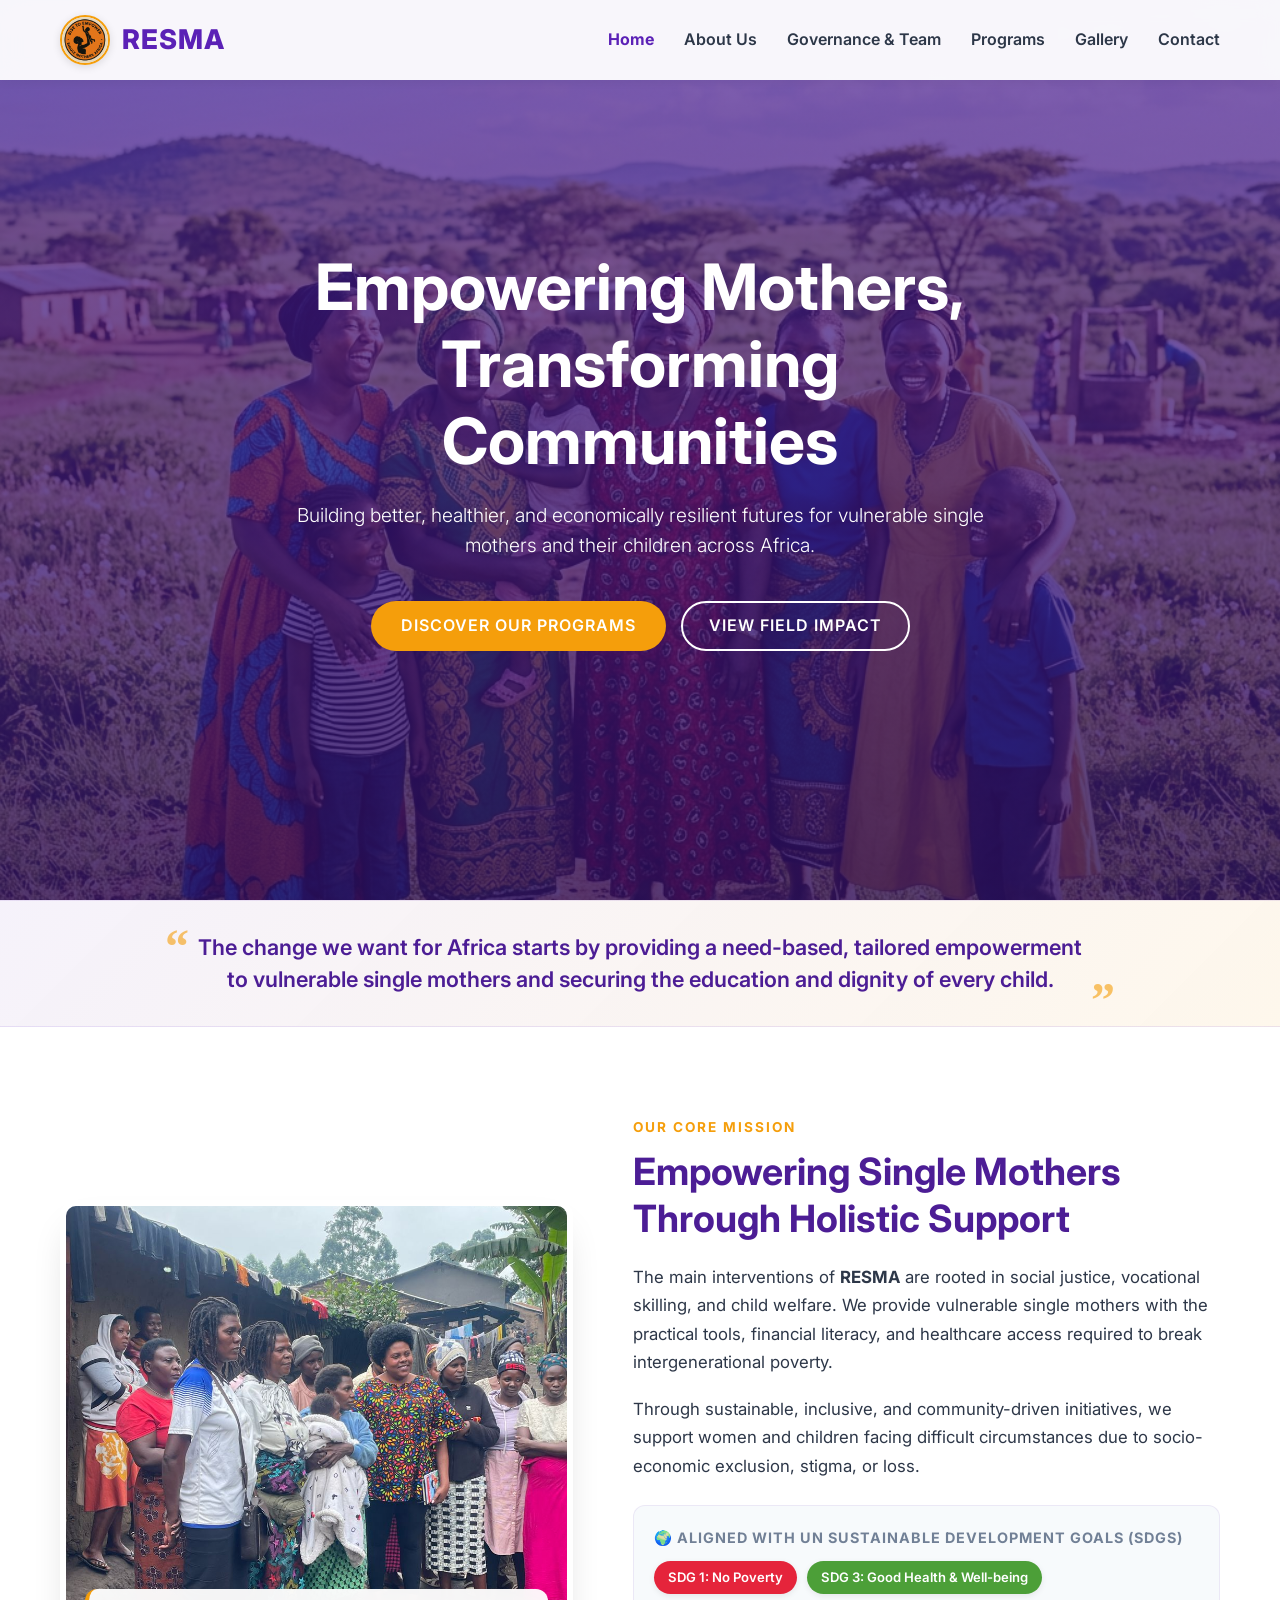
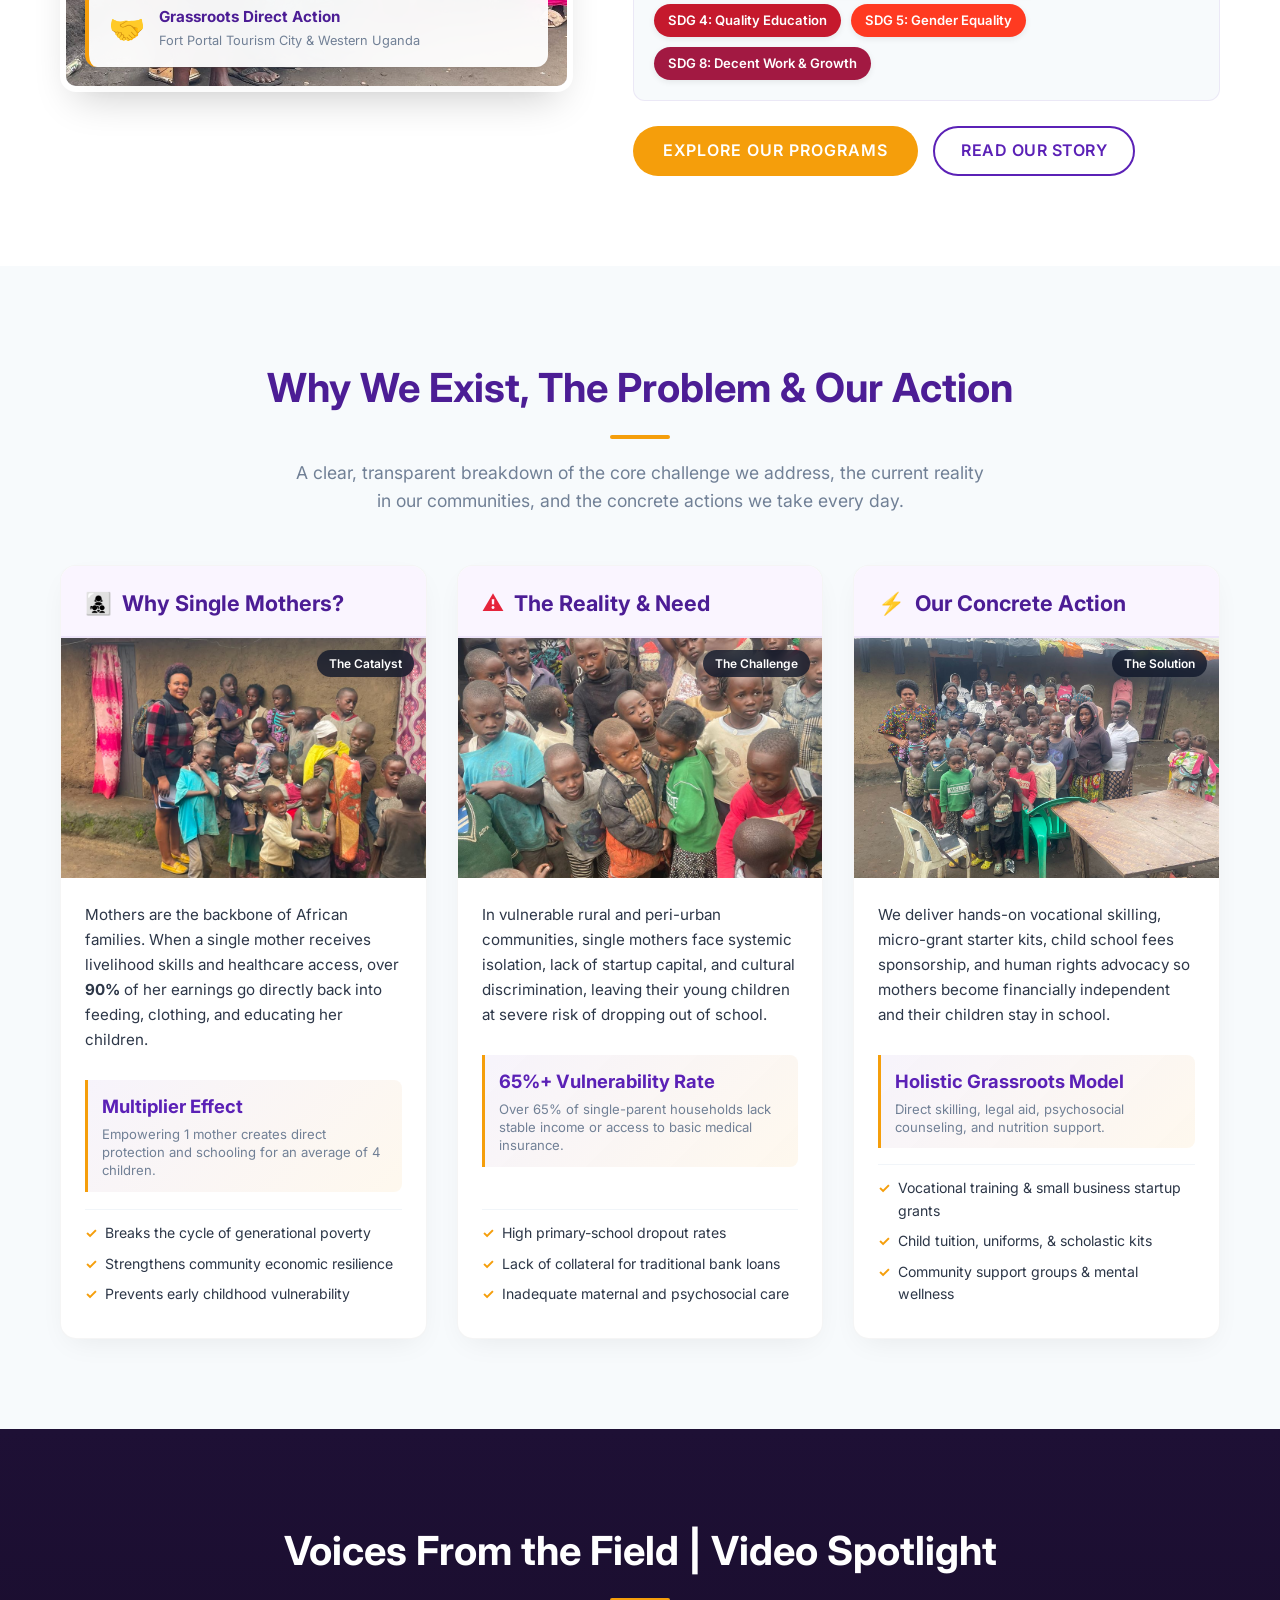
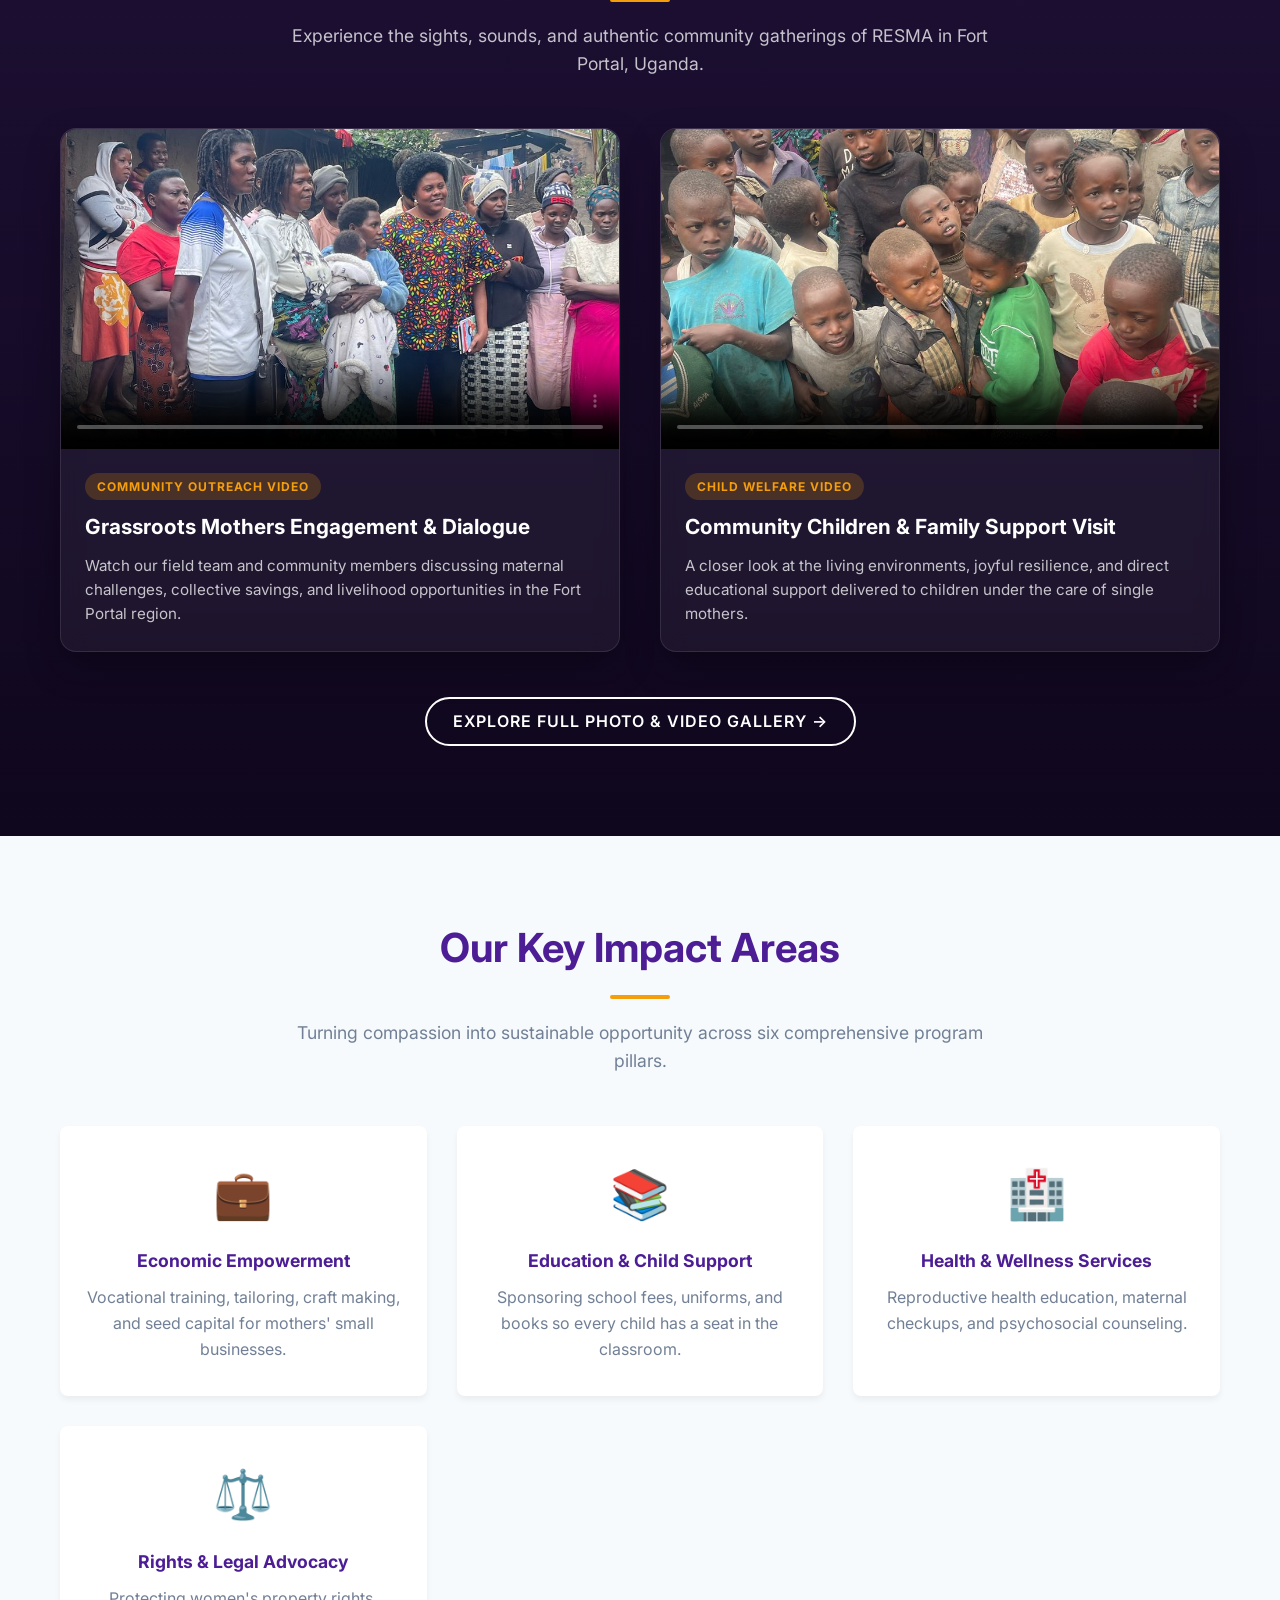
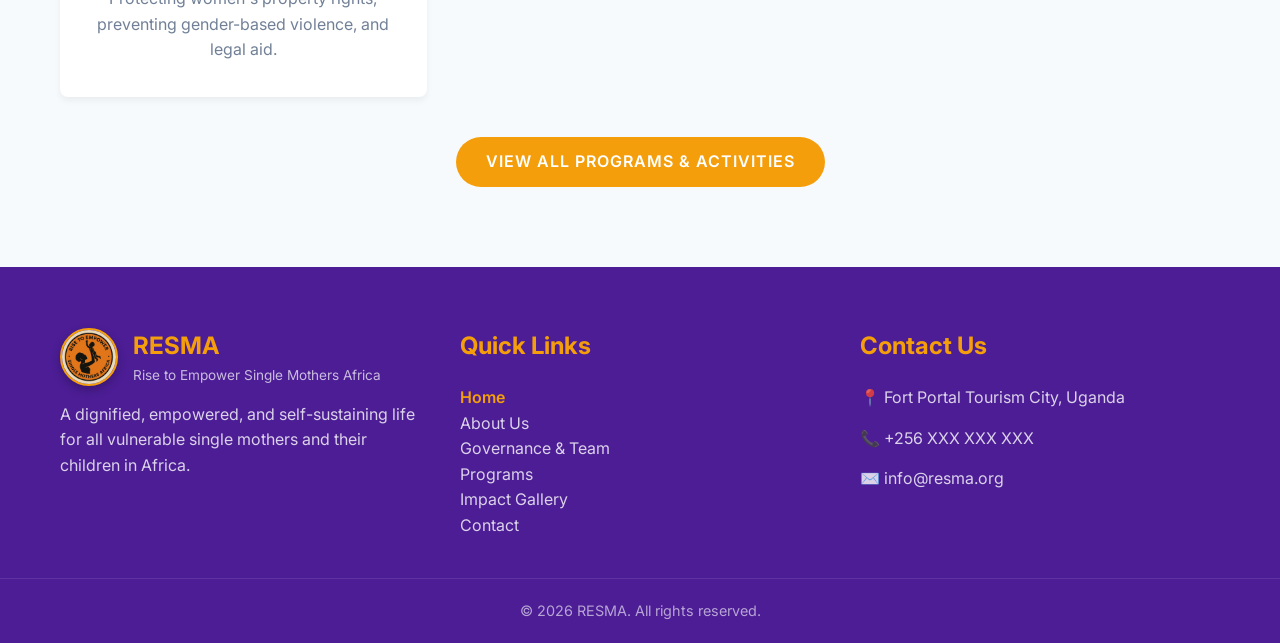
==== index.html @ bee73a2e "Initial commit for RESMA website" ====
<!DOCTYPE html>
<html lang="en">
<head>
    <meta charset="UTF-8">
    <meta name="viewport" content="width=device-width, initial-scale=1.0">
    <meta name="description" content="Rise to Empower Single Mothers Africa (RESMA) is a Ugandan organization dedicated to empowering vulnerable single mothers and supporting their children in Fort Portal, Uganda.">
    <title>RESMA | Rise to Empower Single Mothers Africa</title>
    <link rel="icon" type="image/jpeg" href="assets/images/resma_logo.jpeg">
    <link href="https://fonts.googleapis.com/css2?family=Inter:wght@300;400;500;600;700;800&display=swap" rel="stylesheet">
    <link rel="stylesheet" href="assets/css/style.css">
</head>
<body>
    <!-- Header/Navigation -->
    <header class="header">
        <div class="container nav-wrapper">
            <a href="index.html" class="logo-wrapper">
                <img src="assets/images/resma_logo.jpeg" alt="RESMA Logo" class="logo-img">
                <span class="logo">RESMA</span>
            </a>
            <nav class="nav">
                <ul class="nav-links">
                    <li><a href="index.html" style="color: var(--primary); font-weight: 700;">Home</a></li>
                    <li><a href="about.html">About Us</a></li>
                    <li><a href="governance.html">Governance & Team</a></li>
                    <li><a href="activities.html">Programs</a></li>
                    <li><a href="gallery.html">Gallery</a></li>
                    <li><a href="contact.html">Contact</a></li>
                </ul>
            </nav>
            <div class="hamburger" aria-label="Toggle navigation">
                <span class="bar"></span>
                <span class="bar"></span>
                <span class="bar"></span>
            </div>
        </div>
    </header>

    <!-- Hero Section -->
    <section class="hero" id="home">
        <div class="hero-overlay"></div>
        <div class="container hero-content">
            <h1>Empowering Mothers, <br>Transforming Communities</h1>
            <p>Building better, healthier, and economically resilient futures for vulnerable single mothers and their children across Africa.</p>
            <div style="display: flex; gap: 15px; justify-content: center; flex-wrap: wrap;">
                <a href="activities.html" class="btn btn-primary">Discover Our Programs</a>
                <a href="gallery.html" class="btn btn-outline-white">View Field Impact</a>
            </div>
        </div>
    </section>

    <!-- Top Mission Callout Banner (Inspired by Reference Screenshot 1) -->
    <section class="mission-callout-banner">
        <div class="container">
            <p class="mission-callout-text">
                The change we want for Africa starts by providing a need-based, tailored empowerment to vulnerable single mothers and securing the education and dignity of every child.
            </p>
        </div>
    </section>

    <!-- Split Mission & SDG Alignment Section (Inspired by Reference Screenshot 1) -->
    <section class="split-mission-section section">
        <div class="container">
            <div class="split-grid">
                <!-- Left: Visual Image Card -->
                <div class="split-image-container fade-in">
                    <div class="split-image-card">
                        <img src="assets/images/focus_africa_img_4.jpeg" alt="Founder Ruth Katusabe with mothers in Fort Portal">
                    </div>
                    <div class="floating-impact-badge">
                        <div class="badge-icon">🤝</div>
                        <div class="badge-text">
                            <h4>Grassroots Direct Action</h4>
                            <p>Fort Portal Tourism City & Western Uganda</p>
                        </div>
                    </div>
                </div>

                <!-- Right: Content & SDG Alignment -->
                <div class="split-content fade-in">
                    <span class="tagline">Our Core Mission</span>
                    <h2>Empowering Single Mothers Through Holistic Support</h2>
                    <p>
                        The main interventions of <strong>RESMA</strong> are rooted in social justice, vocational skilling, and child welfare. We provide vulnerable single mothers with the practical tools, financial literacy, and healthcare access required to break intergenerational poverty.
                    </p>
                    <p>
                        Through sustainable, inclusive, and community-driven initiatives, we support women and children facing difficult circumstances due to socio-economic exclusion, stigma, or loss.
                    </p>

                    <!-- SDG Alignment Badges -->
                    <div class="sdg-alignment-box">
                        <h4>🌍 Aligned with UN Sustainable Development Goals (SDGs)</h4>
                        <div class="sdg-badge-group">
                            <span class="sdg-badge sdg-1">SDG 1: No Poverty</span>
                            <span class="sdg-badge sdg-3">SDG 3: Good Health & Well-being</span>
                            <span class="sdg-badge sdg-4">SDG 4: Quality Education</span>
                            <span class="sdg-badge sdg-5">SDG 5: Gender Equality</span>
                            <span class="sdg-badge sdg-8">SDG 8: Decent Work & Growth</span>
                        </div>
                    </div>

                    <div style="display: flex; gap: 15px; flex-wrap: wrap; margin-top: 25px;">
                        <a href="activities.html" class="btn btn-primary">Explore Our Programs</a>
                        <a href="about.html" class="btn btn-outline">Read Our Story</a>
                    </div>
                </div>
            </div>
        </div>
    </section>

    <!-- 3-Pillar Impact Matrix (Inspired by Reference Screenshot 2) -->
    <section class="impact-matrix-section section">
        <div class="container">
            <div class="section-header fade-in">
                <h2>Why We Exist, The Problem & Our Action</h2>
                <div class="divider"></div>
                <p class="subtitle">A clear, transparent breakdown of the core challenge we address, the current reality in our communities, and the concrete actions we take every day.</p>
            </div>

            <div class="impact-matrix-grid">
                <!-- Pillar 1: Why Single Mothers? -->
                <div class="impact-matrix-card fade-in">
                    <div class="impact-card-header">
                        <h3><span style="color: var(--secondary);">👩‍👧‍👦</span> Why Single Mothers?</h3>
                    </div>
                    <div class="impact-card-image-wrap">
                        <img src="assets/images/focus_africa_img_6.jpeg" alt="Field outreach with children and staff">
                        <span class="impact-card-badge">The Catalyst</span>
                    </div>
                    <div class="impact-card-body">
                        <p>
                            Mothers are the backbone of African families. When a single mother receives livelihood skills and healthcare access, over <strong>90%</strong> of her earnings go directly back into feeding, clothing, and educating her children.
                        </p>
                        <div class="impact-stat-callout">
                            <span class="stat-num">Multiplier Effect</span>
                            <p class="stat-desc">Empowering 1 mother creates direct protection and schooling for an average of 4 children.</p>
                        </div>
                        <ul class="impact-card-points">
                            <li>Breaks the cycle of generational poverty</li>
                            <li>Strengthens community economic resilience</li>
                            <li>Prevents early childhood vulnerability</li>
                        </ul>
                    </div>
                </div>

                <!-- Pillar 2: The Problem -->
                <div class="impact-matrix-card fade-in">
                    <div class="impact-card-header">
                        <h3><span style="color: #E5243B;">⚠️</span> The Reality & Need</h3>
                    </div>
                    <div class="impact-card-image-wrap">
                        <img src="assets/images/focus_afica_img_1.jpeg" alt="Community children gathered in Fort Portal">
                        <span class="impact-card-badge">The Challenge</span>
                    </div>
                    <div class="impact-card-body">
                        <p>
                            In vulnerable rural and peri-urban communities, single mothers face systemic isolation, lack of startup capital, and cultural discrimination, leaving their young children at severe risk of dropping out of school.
                        </p>
                        <div class="impact-stat-callout">
                            <span class="stat-num">65%+ Vulnerability Rate</span>
                            <p class="stat-desc">Over 65% of single-parent households lack stable income or access to basic medical insurance.</p>
                        </div>
                        <ul class="impact-card-points">
                            <li>High primary-school dropout rates</li>
                            <li>Lack of collateral for traditional bank loans</li>
                            <li>Inadequate maternal and psychosocial care</li>
                        </ul>
                    </div>
                </div>

                <!-- Pillar 3: Our Action -->
                <div class="impact-matrix-card fade-in">
                    <div class="impact-card-header">
                        <h3><span style="color: #4C9F38;">⚡</span> Our Concrete Action</h3>
                    </div>
                    <div class="impact-card-image-wrap">
                        <img src="assets/images/focus_africa_img_2.jpeg" alt="Community mothers and children assembly">
                        <span class="impact-card-badge">The Solution</span>
                    </div>
                    <div class="impact-card-body">
                        <p>
                            We deliver hands-on vocational skilling, micro-grant starter kits, child school fees sponsorship, and human rights advocacy so mothers become financially independent and their children stay in school.
                        </p>
                        <div class="impact-stat-callout">
                            <span class="stat-num">Holistic Grassroots Model</span>
                            <p class="stat-desc">Direct skilling, legal aid, psychosocial counseling, and nutrition support.</p>
                        </div>
                        <ul class="impact-card-points">
                            <li>Vocational training & small business startup grants</li>
                            <li>Child tuition, uniforms, & scholastic kits</li>
                            <li>Community support groups & mental wellness</li>
                        </ul>
                    </div>
                </div>
            </div>
        </div>
    </section>

    <!-- Cinematic Video Spotlight Section -->
    <section class="video-spotlight-section section">
        <div class="container">
            <div class="section-header fade-in">
                <h2>Voices From the Field | Video Spotlight</h2>
                <div class="divider"></div>
                <p class="subtitle">Experience the sights, sounds, and authentic community gatherings of RESMA in Fort Portal, Uganda.</p>
            </div>

            <div class="video-spotlight-grid">
                <!-- Video Card 1 -->
                <div class="video-spotlight-card fade-in">
                    <div class="video-player-container">
                        <video controls preload="metadata" playsinline poster="assets/images/focus_africa_img_4.jpeg">
                            <source src="assets/videos/focus_africa_video_one.mp4" type="video/mp4">
                            Your browser does not support the video tag.
                        </video>
                    </div>
                    <div class="video-card-info">
                        <span class="video-card-tag">Community Outreach Video</span>
                        <h3>Grassroots Mothers Engagement & Dialogue</h3>
                        <p>Watch our field team and community members discussing maternal challenges, collective savings, and livelihood opportunities in the Fort Portal region.</p>
                    </div>
                </div>

                <!-- Video Card 2 -->
                <div class="video-spotlight-card fade-in">
                    <div class="video-player-container">
                        <video controls preload="metadata" playsinline poster="assets/images/focus_afica_img_1.jpeg">
                            <source src="assets/videos/focus_africa_video_two.mp4" type="video/mp4">
                            Your browser does not support the video tag.
                        </video>
                    </div>
                    <div class="video-card-info">
                        <span class="video-card-tag">Child Welfare Video</span>
                        <h3>Community Children & Family Support Visit</h3>
                        <p>A closer look at the living environments, joyful resilience, and direct educational support delivered to children under the care of single mothers.</p>
                    </div>
                </div>
            </div>

            <div class="text-center" style="margin-top: 45px;">
                <a href="gallery.html" class="btn btn-outline-white">Explore Full Photo & Video Gallery &rarr;</a>
            </div>
        </div>
    </section>

    <!-- Featured Programs Section -->
    <section class="activities section bg-light">
        <div class="container">
            <div class="section-header fade-in">
                <h2>Our Key Impact Areas</h2>
                <div class="divider"></div>
                <p class="subtitle">Turning compassion into sustainable opportunity across six comprehensive program pillars.</p>
            </div>
            
            <div class="activities-grid" style="grid-template-columns: repeat(auto-fit, minmax(280px, 1fr));">
                <div class="activity-card fade-in">
                    <div class="icon">💼</div>
                    <h3>Economic Empowerment</h3>
                    <p style="color: var(--text-muted); margin-top: 10px;">Vocational training, tailoring, craft making, and seed capital for mothers' small businesses.</p>
                </div>
                <div class="activity-card fade-in">
                    <div class="icon">📚</div>
                    <h3>Education & Child Support</h3>
                    <p style="color: var(--text-muted); margin-top: 10px;">Sponsoring school fees, uniforms, and books so every child has a seat in the classroom.</p>
                </div>
                <div class="activity-card fade-in">
                    <div class="icon">🏥</div>
                    <h3>Health & Wellness Services</h3>
                    <p style="color: var(--text-muted); margin-top: 10px;">Reproductive health education, maternal checkups, and psychosocial counseling.</p>
                </div>
                <div class="activity-card fade-in">
                    <div class="icon">⚖️</div>
                    <h3>Rights & Legal Advocacy</h3>
                    <p style="color: var(--text-muted); margin-top: 10px;">Protecting women's property rights, preventing gender-based violence, and legal aid.</p>
                </div>
            </div>

            <div class="text-center" style="margin-top: 30px;">
                <a href="activities.html" class="btn btn-primary">View All Programs & Activities</a>
            </div>
        </div>
    </section>

    <!-- Footer -->
    <footer class="footer">
        <div class="container footer-grid">
            <div class="footer-about">
                <div class="footer-logo-wrap">
                    <img src="assets/images/resma_logo.jpeg" alt="RESMA Logo" class="footer-logo-img">
                    <div>
                        <h3 style="margin: 0; color: var(--secondary);">RESMA</h3>
                        <p style="margin: 0; font-size: 0.85rem; color: rgba(255,255,255,0.7);">Rise to Empower Single Mothers Africa</p>
                    </div>
                </div>
                <p style="margin-top: 10px;">A dignified, empowered, and self-sustaining life for all vulnerable single mothers and their children in Africa.</p>
            </div>
            <div class="footer-links">
                <h3>Quick Links</h3>
                <ul>
                    <li><a href="index.html" style="color: var(--secondary); font-weight: 600;">Home</a></li>
                    <li><a href="about.html" style="color: rgba(255,255,255,0.8);">About Us</a></li>
                    <li><a href="governance.html" style="color: rgba(255,255,255,0.8);">Governance & Team</a></li>
                    <li><a href="activities.html" style="color: rgba(255,255,255,0.8);">Programs</a></li>
                    <li><a href="gallery.html" style="color: rgba(255,255,255,0.8);">Impact Gallery</a></li>
                    <li><a href="contact.html" style="color: rgba(255,255,255,0.8);">Contact</a></li>
                </ul>
            </div>
            <div class="footer-contact">
                <h3>Contact Us</h3>
                <ul>
                    <li>📍 Fort Portal Tourism City, Uganda</li>
                    <li>📞 +256 XXX XXX XXX</li>
                    <li>✉️ info@resma.org</li>
                </ul>
            </div>
        </div>
        <div class="footer-bottom">
            <p>&copy; <span id="year"></span> RESMA. All rights reserved.</p>
        </div>
    </footer>

    <script src="assets/js/main.js"></script>
</body>
</html>
---- assets/css/style.css ----
:root {
    /* Colors */
    --primary: #5B21B6; /* Deep Purple - Dignified and Empowering */
    --primary-light: #8B5CF6;
    --primary-dark: #4C1D95;
    --secondary: #F59E0B; /* Warm Amber - Hope and Warmth */
    --text-main: #2D3748;
    --text-muted: #718096;
    --bg-light: #F7FAFC;
    --white: #FFFFFF;
    
    /* Typography */
    --font-main: 'Inter', sans-serif;
    
    /* Spacing & Utilities */
    --transition: all 0.3s ease;
    --radius: 8px;
    --shadow: 0 10px 15px -3px rgba(0, 0, 0, 0.1), 0 4px 6px -2px rgba(0, 0, 0, 0.05);
}

* {
    margin: 0;
    padding: 0;
    box-sizing: border-box;
}

html {
    scroll-behavior: smooth;
}

body {
    font-family: var(--font-main);
    color: var(--text-main);
    line-height: 1.6;
    background-color: var(--white);
    overflow-x: hidden;
}

img {
    max-width: 100%;
    height: auto;
    display: block;
}

a {
    text-decoration: none;
    color: inherit;
}

ul {
    list-style: none;
}

/* Utilities */
.container {
    max-width: 1200px;
    margin: 0 auto;
    padding: 0 20px;
}

.section {
    padding: 80px 0;
}

.bg-light {
    background-color: var(--bg-light);
}

.section-header {
    text-align: center;
    margin-bottom: 50px;
}

.section-header h2 {
    font-size: 2.5rem;
    color: var(--primary-dark);
    margin-bottom: 15px;
}

.divider {
    height: 4px;
    width: 60px;
    background-color: var(--secondary);
    margin: 0 auto 20px;
    border-radius: 2px;
}

.divider.align-left {
    margin: 0 0 20px 0;
}

.subtitle {
    color: var(--text-muted);
    font-size: 1.1rem;
    max-width: 700px;
    margin: 0 auto;
}

.text-center {
    text-align: center;
}

/* Buttons */
.btn {
    display: inline-block;
    padding: 12px 30px;
    border-radius: 30px;
    font-weight: 600;
    text-transform: uppercase;
    letter-spacing: 1px;
    transition: var(--transition);
    cursor: pointer;
    border: none;
}

.btn-primary {
    background-color: var(--secondary);
    color: var(--white);
}

.btn-primary:hover {
    background-color: #B86B0E;
    transform: translateY(-3px);
    box-shadow: var(--shadow);
}

/* Header & Nav */
.header {
    position: fixed;
    top: 0;
    left: 0;
    width: 100%;
    background-color: rgba(255, 255, 255, 0.95);
    backdrop-filter: blur(10px);
    z-index: 1000;
    box-shadow: 0 2px 10px rgba(0,0,0,0.05);
    transition: var(--transition);
}

.nav-wrapper {
    display: flex;
    justify-content: space-between;
    align-items: center;
    height: 80px;
}

.logo-wrapper {
    display: flex;
    align-items: center;
    gap: 12px;
    text-decoration: none;
}

.logo-img {
    height: 50px;
    width: 50px;
    border-radius: 50%;
    object-fit: cover;
    box-shadow: 0 2px 8px rgba(0,0,0,0.12);
    border: 2px solid var(--secondary);
    transition: transform 0.3s ease;
}

.logo-wrapper:hover .logo-img {
    transform: scale(1.06) rotate(3deg);
}

.logo {
    font-size: 1.7rem;
    font-weight: 800;
    color: var(--primary);
    letter-spacing: 1px;
}

.footer-logo-wrap {
    display: flex;
    align-items: center;
    gap: 15px;
    margin-bottom: 15px;
}

.footer-logo-img {
    height: 58px;
    width: 58px;
    border-radius: 50%;
    object-fit: cover;
    border: 2px solid var(--secondary);
    box-shadow: 0 4px 10px rgba(0,0,0,0.25);
}

.footer-logo-wrap h3 {
    margin-bottom: 2px;
}

.nav-links {
    display: flex;
    gap: 30px;
}

.nav-links a {
    font-weight: 600;
    color: var(--text-main);
    transition: var(--transition);
    position: relative;
}

.nav-links a::after {
    content: '';
    position: absolute;
    bottom: -5px;
    left: 0;
    width: 0;
    height: 2px;
    background-color: var(--primary);
    transition: var(--transition);
}

.nav-links a:hover {
    color: var(--primary);
}

.nav-links a:hover::after {
    width: 100%;
}

.hamburger {
    display: none;
    cursor: pointer;
}

.bar {
    display: block;
    width: 25px;
    height: 3px;
    margin: 5px auto;
    transition: all 0.3s ease-in-out;
    background-color: var(--text-main);
}

/* Hero Section */
.hero {
    height: 100vh;
    background: url('../images/hero_bg.png') center/cover no-repeat;
    position: relative;
    display: flex;
    align-items: center;
    justify-content: center;
    text-align: center;
    color: var(--white);
}

.hero-overlay {
    position: absolute;
    top: 0;
    left: 0;
    width: 100%;
    height: 100%;
    background: linear-gradient(rgba(76, 29, 149, 0.7), rgba(46, 16, 101, 0.8));
}

.hero-content {
    position: relative;
    z-index: 1;
    max-width: 800px;
    animation: fadeIn 1.5s ease;
}

.hero h1 {
    font-size: 4rem;
    font-weight: 700;
    margin-bottom: 20px;
    line-height: 1.2;
}

.hero p {
    font-size: 1.2rem;
    margin-bottom: 40px;
    font-weight: 300;
}

/* Who We Are */
.about-content {
    text-align: center;
    max-width: 800px;
    margin: 0 auto;
}

.lead-text {
    font-size: 1.5rem;
    color: var(--primary);
    font-weight: 600;
    margin-bottom: 20px;
}

.about-content p {
    margin-bottom: 20px;
    font-size: 1.1rem;
}

/* Founder Section */
.founder-grid {
    display: grid;
    grid-template-columns: 1fr 1.5fr;
    gap: 50px;
    align-items: center;
}

.founder-image img {
    border-radius: var(--radius);
    box-shadow: var(--shadow);
    border: 8px solid var(--white);
}

.founder-message h2 {
    font-size: 2.2rem;
    color: var(--primary-dark);
    margin-bottom: 10px;
}

.quote {
    font-size: 1.2rem;
    font-style: italic;
    color: var(--secondary);
    border-left: 4px solid var(--secondary);
    padding-left: 20px;
    margin-bottom: 25px;
    background: rgba(212, 129, 21, 0.05);
    padding: 20px;
    border-radius: 0 var(--radius) var(--radius) 0;
}

.founder-message p {
    margin-bottom: 15px;
    font-size: 1.05rem;
}

.founder-signature {
    margin-top: 30px;
}

.founder-signature h4 {
    color: var(--primary);
    font-size: 1.2rem;
}

.founder-signature p {
    color: var(--text-muted);
    font-size: 0.9rem;
}

/* Activities Section */
.activities-grid {
    display: grid;
    grid-template-columns: repeat(auto-fit, minmax(250px, 1fr));
    gap: 30px;
    margin-bottom: 40px;
}

.activity-card {
    background: var(--white);
    padding: 30px 20px;
    border-radius: var(--radius);
    text-align: center;
    box-shadow: 0 4px 6px rgba(0,0,0,0.05);
    transition: var(--transition);
    border-bottom: 4px solid transparent;
}

.activity-card:hover {
    transform: translateY(-10px);
    box-shadow: var(--shadow);
    border-bottom-color: var(--secondary);
}

.activity-card .icon {
    font-size: 3rem;
    margin-bottom: 15px;
}

.activity-card h3 {
    font-size: 1.1rem;
    color: var(--primary-dark);
}

.activities-conclusion {
    text-align: center;
    font-size: 1.2rem;
    font-weight: 600;
    color: var(--primary);
    max-width: 800px;
    margin: 0 auto;
}

/* Team Section */
.team-grid {
    display: grid;
    grid-template-columns: repeat(auto-fit, minmax(300px, 1fr));
    gap: 40px;
    margin-top: 40px;
    margin-bottom: 30px;
}

.team-card {
    background: var(--white);
    border-radius: var(--radius);
    overflow: hidden;
    box-shadow: 0 4px 6px rgba(0,0,0,0.05);
    transition: var(--transition);
}

.team-card:hover {
    transform: translateY(-5px);
    box-shadow: var(--shadow);
}

.team-card img {
    width: 100%;
    height: 300px;
    object-fit: cover;
    object-position: top;
}

.team-info {
    padding: 25px;
    text-align: center;
}

.team-info h3 {
    color: var(--primary-dark);
    margin-bottom: 10px;
}

.team-info p {
    color: var(--text-muted);
    font-size: 0.95rem;
}

.team-conclusion {
    font-size: 1.1rem;
    font-weight: 600;
    color: var(--primary);
    margin-top: 20px;
}

/* Footer */
.footer {
    background-color: var(--primary-dark);
    color: var(--white);
    padding: 60px 0 20px;
}

.footer-grid {
    display: grid;
    grid-template-columns: repeat(auto-fit, minmax(250px, 1fr));
    gap: 40px;
    margin-bottom: 40px;
}

.footer h3 {
    font-size: 1.5rem;
    margin-bottom: 20px;
    color: var(--secondary);
}

.footer-about p {
    margin-bottom: 10px;
    color: rgba(255,255,255,0.8);
}

.footer-contact ul li {
    margin-bottom: 15px;
    color: rgba(255,255,255,0.8);
    display: flex;
    align-items: center;
    gap: 10px;
}

.footer-bottom {
    text-align: center;
    padding-top: 20px;
    border-top: 1px solid rgba(255,255,255,0.1);
    color: rgba(255,255,255,0.6);
    font-size: 0.9rem;
}

/* Animations */
@keyframes fadeIn {
    from { opacity: 0; transform: translateY(20px); }
    to { opacity: 1; transform: translateY(0); }
}

.fade-in {
    opacity: 0;
    transform: translateY(30px);
    transition: opacity 0.8s ease, transform 0.8s ease;
}

.fade-in.appear {
    opacity: 1;
    transform: translateY(0);
}

/* Responsive */
@media (max-width: 992px) {
    .hero h1 { font-size: 3rem; }
    .founder-grid { grid-template-columns: 1fr; }
    .founder-image { max-width: 400px; margin: 0 auto; }
}

@media (max-width: 768px) {
    .hamburger { display: block; }
    .hamburger.active .bar:nth-child(2) { opacity: 0; }
    .hamburger.active .bar:nth-child(1) { transform: translateY(8px) rotate(45deg); }
    .hamburger.active .bar:nth-child(3) { transform: translateY(-8px) rotate(-45deg); }
    
    .nav-links {
        position: fixed;
        left: -100%;
        top: 80px;
        flex-direction: column;
        background-color: var(--white);
        width: 100%;
        text-align: center;
        transition: 0.3s;
        box-shadow: 0 10px 10px rgba(0,0,0,0.1);
        padding: 20px 0;
    }
    
    .nav-links.active {
        left: 0;
    }
    
    .nav-links li {
        margin: 15px 0;
    }
    
    .hero h1 { font-size: 2.5rem; }
    .section { padding: 60px 0; }
}

/* Page Headers */
.page-header {
    padding: 150px 0 80px;
    background: linear-gradient(rgba(76, 29, 149, 0.8), rgba(46, 16, 101, 0.9)), url('../images/hero_bg.png') center/cover no-repeat;
    text-align: center;
    color: var(--white);
}

.page-header h1 {
    font-size: 3rem;
    margin-bottom: 15px;
}

.page-header p {
    font-size: 1.2rem;
    max-width: 700px;
    margin: 0 auto;
    opacity: 0.9;
}

/* Cards & Lists (Vision, Mission, Core Values, Objectives) */
.values-grid {
    display: grid;
    grid-template-columns: repeat(auto-fit, minmax(300px, 1fr));
    gap: 30px;
    margin-top: 40px;
}

.value-card {
    background: var(--white);
    padding: 30px;
    border-radius: var(--radius);
    box-shadow: var(--shadow);
    border-top: 4px solid var(--secondary);
}

.value-card h3 {
    color: var(--primary-dark);
    margin-bottom: 15px;
    display: flex;
    align-items: center;
    gap: 10px;
}

.objectives-list {
    list-style: none;
    counter-reset: objective-counter;
}

.objectives-list li {
    position: relative;
    padding-left: 50px;
    margin-bottom: 20px;
    font-size: 1.1rem;
    background: var(--bg-light);
    padding: 20px 20px 20px 60px;
    border-radius: var(--radius);
}

.objectives-list li::before {
    counter-increment: objective-counter;
    content: counter(objective-counter);
    position: absolute;
    left: 15px;
    top: 50%;
    transform: translateY(-50%);
    background: var(--primary);
    color: var(--white);
    width: 30px;
    height: 30px;
    border-radius: 50%;
    display: flex;
    align-items: center;
    justify-content: center;
    font-weight: bold;
}

/* Membership Categories */
.membership-grid {
    display: grid;
    grid-template-columns: repeat(auto-fit, minmax(200px, 1fr));
    gap: 20px;
    margin-top: 30px;
}

.membership-card {
    background: var(--bg-light);
    padding: 20px;
    text-align: center;
    border-radius: var(--radius);
    border: 1px solid rgba(0,0,0,0.05);
}

.membership-card h4 {
    color: var(--primary);
    margin-bottom: 10px;
}

/* Organizational Chart */
.org-chart {
    display: flex;
    flex-direction: column;
    align-items: center;
    gap: 30px;
    margin-top: 50px;
}

.org-node {
    background: var(--primary);
    color: var(--white);
    padding: 15px 30px;
    border-radius: 30px;
    font-weight: 600;
    box-shadow: var(--shadow);
    position: relative;
    text-align: center;
    min-width: 200px;
}

.org-node.secondary {
    background: var(--white);
    color: var(--primary-dark);
    border: 2px solid var(--primary);
}

.org-level {
    display: flex;
    gap: 20px;
    justify-content: center;
    flex-wrap: wrap;
    position: relative;
}

/* Simple Connecting Lines using pseudo elements */
.org-level::before {
    content: '';
    position: absolute;
    top: -20px;
    left: 50%;
    transform: translateX(-50%);
    width: 2px;
    height: 20px;
    background: var(--primary-light);
}

.org-level:first-child::before {
    display: none;
}

.org-line {
    position: absolute;
    top: -20px;
    left: 50%;
    width: calc(100% - 200px);
    height: 2px;
    background: var(--primary-light);
    transform: translateX(-50%);
}

.org-sub-level {
    display: flex;
    flex-direction: column;
    gap: 15px;
    align-items: center;
}

/* Contact Form */
.contact-grid {
    display: grid;
    grid-template-columns: 1fr 1fr;
    gap: 50px;
}

@media (max-width: 768px) {
    .contact-grid {
        grid-template-columns: 1fr;
    }
}

.contact-info-card {
    background: var(--bg-light);
    padding: 40px;
    border-radius: var(--radius);
    height: 100%;
}

.contact-info-card h3 {
    color: var(--primary-dark);
    margin-bottom: 20px;
}

.contact-item {
    display: flex;
    align-items: flex-start;
    gap: 15px;
    margin-bottom: 25px;
}

.contact-item .icon {
    font-size: 1.5rem;
    color: var(--secondary);
    background: rgba(212, 129, 21, 0.1);
    width: 40px;
    height: 40px;
    display: flex;
    align-items: center;
    justify-content: center;
    border-radius: 50%;
}

.contact-form {
    background: var(--white);
    padding: 40px;
    border-radius: var(--radius);
    box-shadow: var(--shadow);
}

.form-group {
    margin-bottom: 20px;
}

.form-group label {
    display: block;
    margin-bottom: 8px;
    font-weight: 600;
    color: var(--text-main);
}

.form-control {
    width: 100%;
    padding: 12px 15px;
    border: 1px solid #E2E8F0;
    border-radius: var(--radius);
    font-family: var(--font-main);
    font-size: 1rem;
    transition: var(--transition);
}

.form-control:focus {
    outline: none;
    border-color: var(--primary);
    box-shadow: 0 0 0 3px rgba(91, 33, 182, 0.1);
}

textarea.form-control {
    resize: vertical;
    min-height: 120px;
}

/* ==========================================================================
   2026 Premium Additions: Buttons, SDG Badges, Split Story, Impact Matrix, 
   Video Spotlight, Multimedia Gallery, & Interactive Lightbox
   ========================================================================== */

/* Button Variations */
.btn-outline {
    background-color: transparent;
    border: 2px solid var(--primary);
    color: var(--primary);
    padding: 10px 26px;
    border-radius: 30px;
    font-weight: 600;
    text-transform: uppercase;
    letter-spacing: 0.5px;
    transition: var(--transition);
    display: inline-flex;
    align-items: center;
    gap: 8px;
}

.btn-outline:hover {
    background-color: var(--primary);
    color: var(--white);
    transform: translateY(-2px);
    box-shadow: 0 4px 12px rgba(91, 33, 182, 0.25);
}

.btn-outline-white {
    background-color: transparent;
    border: 2px solid var(--white);
    color: var(--white);
    padding: 10px 26px;
    border-radius: 30px;
    font-weight: 600;
    transition: var(--transition);
    display: inline-flex;
    align-items: center;
    gap: 8px;
}

.btn-outline-white:hover {
    background-color: var(--white);
    color: var(--primary-dark);
}

.btn-sm {
    padding: 8px 18px;
    font-size: 0.85rem;
}

/* Top Mission Callout Banner */
.mission-callout-banner {
    background: linear-gradient(135deg, rgba(91, 33, 182, 0.06) 0%, rgba(245, 158, 11, 0.08) 100%);
    border-top: 1px solid rgba(91, 33, 182, 0.1);
    border-bottom: 1px solid rgba(91, 33, 182, 0.1);
    padding: 30px 0;
    text-align: center;
}

.mission-callout-text {
    font-size: 1.35rem;
    color: var(--primary-dark);
    font-weight: 600;
    line-height: 1.5;
    max-width: 950px;
    margin: 0 auto;
    position: relative;
    padding: 0 30px;
}

.mission-callout-text::before {
    content: "“";
    font-size: 3rem;
    color: var(--secondary);
    position: absolute;
    left: 0;
    top: -20px;
    opacity: 0.6;
    font-family: serif;
}

.mission-callout-text::after {
    content: "”";
    font-size: 3rem;
    color: var(--secondary);
    position: absolute;
    right: 0;
    bottom: -40px;
    opacity: 0.6;
    font-family: serif;
}

/* Split Story & SDG Mission Feature (Inspired by Reference Screenshot 1) */
.split-mission-section {
    padding: 90px 0;
    background: var(--white);
}

.split-grid {
    display: grid;
    grid-template-columns: 1.05fr 1.2fr;
    gap: 60px;
    align-items: center;
}

.split-image-container {
    position: relative;
}

.split-image-card {
    position: relative;
    border-radius: 16px;
    overflow: hidden;
    box-shadow: 0 20px 40px -15px rgba(0, 0, 0, 0.2);
    border: 6px solid var(--white);
    background: #E2E8F0;
}

.split-image-card img {
    width: 100%;
    height: 480px;
    object-fit: cover;
    display: block;
    transition: transform 0.6s ease;
}

.split-image-card:hover img {
    transform: scale(1.03);
}

.floating-impact-badge {
    position: absolute;
    bottom: 25px;
    left: 25px;
    right: 25px;
    background: rgba(255, 255, 255, 0.95);
    backdrop-filter: blur(12px);
    padding: 16px 20px;
    border-radius: 12px;
    box-shadow: 0 10px 25px rgba(0,0,0,0.12);
    display: flex;
    align-items: center;
    gap: 14px;
    border-left: 4px solid var(--secondary);
}

.floating-impact-badge .badge-icon {
    font-size: 1.8rem;
    line-height: 1;
}

.floating-impact-badge .badge-text h4 {
    font-size: 0.95rem;
    color: var(--primary-dark);
    margin-bottom: 2px;
    font-weight: 700;
}

.floating-impact-badge .badge-text p {
    font-size: 0.8rem;
    color: var(--text-muted);
    margin: 0;
}

.split-content .tagline {
    font-size: 0.85rem;
    text-transform: uppercase;
    letter-spacing: 2px;
    color: var(--secondary);
    font-weight: 700;
    margin-bottom: 10px;
    display: block;
}

.split-content h2 {
    font-size: 2.35rem;
    color: var(--primary-dark);
    line-height: 1.25;
    margin-bottom: 20px;
}

.split-content p {
    font-size: 1.05rem;
    color: var(--text-main);
    line-height: 1.7;
    margin-bottom: 18px;
}

/* SDG Alignment Badges */
.sdg-alignment-box {
    margin: 25px 0;
    padding: 20px;
    background: var(--bg-light);
    border-radius: 12px;
    border: 1px solid rgba(91, 33, 182, 0.08);
}

.sdg-alignment-box h4 {
    font-size: 0.9rem;
    color: var(--text-muted);
    text-transform: uppercase;
    letter-spacing: 1px;
    margin-bottom: 12px;
    display: flex;
    align-items: center;
    gap: 6px;
}

.sdg-badge-group {
    display: flex;
    flex-wrap: wrap;
    gap: 10px;
}

.sdg-badge {
    display: inline-flex;
    align-items: center;
    gap: 8px;
    padding: 6px 14px;
    border-radius: 20px;
    font-size: 0.82rem;
    font-weight: 600;
    color: var(--white);
    box-shadow: 0 2px 6px rgba(0,0,0,0.08);
    transition: transform 0.2s ease;
}

.sdg-badge:hover {
    transform: translateY(-2px);
}

.sdg-1 { background-color: #E5243B; } /* No Poverty */
.sdg-3 { background-color: #4C9F38; } /* Good Health */
.sdg-4 { background-color: #C5192D; } /* Quality Education */
.sdg-5 { background-color: #FF3A21; } /* Gender Equality */
.sdg-8 { background-color: #A21942; } /* Decent Work */

/* 3-Pillar Impact Matrix (Inspired by Reference Screenshot 2) */
.impact-matrix-section {
    padding: 90px 0;
    background: var(--bg-light);
}

.impact-matrix-grid {
    display: grid;
    grid-template-columns: repeat(3, 1fr);
    gap: 30px;
    margin-top: 40px;
}

.impact-matrix-card {
    background: var(--white);
    border-radius: 16px;
    overflow: hidden;
    box-shadow: 0 10px 30px -10px rgba(0,0,0,0.08);
    transition: var(--transition);
    display: flex;
    flex-direction: column;
    border: 1px solid rgba(0,0,0,0.04);
}

.impact-matrix-card:hover {
    transform: translateY(-8px);
    box-shadow: 0 20px 35px -10px rgba(91, 33, 182, 0.15);
}

.impact-card-header {
    padding: 20px 24px 15px;
    background: #FAF5FF;
    border-bottom: 2px solid rgba(91, 33, 182, 0.08);
}

.impact-card-header h3 {
    font-size: 1.35rem;
    color: var(--primary-dark);
    margin: 0;
    display: flex;
    align-items: center;
    gap: 10px;
}

.impact-card-image-wrap {
    position: relative;
    height: 240px;
    overflow: hidden;
    background: #CBD5E1;
}

.impact-card-image-wrap img {
    width: 100%;
    height: 100%;
    object-fit: cover;
    transition: transform 0.5s ease;
}

.impact-matrix-card:hover .impact-card-image-wrap img {
    transform: scale(1.06);
}

.impact-card-badge {
    position: absolute;
    top: 12px;
    right: 12px;
    background: rgba(15, 23, 42, 0.8);
    color: var(--white);
    padding: 4px 12px;
    border-radius: 20px;
    font-size: 0.75rem;
    font-weight: 600;
    backdrop-filter: blur(4px);
}

.impact-card-body {
    padding: 24px;
    flex: 1;
    display: flex;
    flex-direction: column;
}

.impact-card-body p {
    color: var(--text-main);
    font-size: 0.95rem;
    line-height: 1.65;
    margin-bottom: 16px;
}

.impact-stat-callout {
    background: linear-gradient(135deg, rgba(91, 33, 182, 0.05) 0%, rgba(245, 158, 11, 0.07) 100%);
    border-left: 3px solid var(--secondary);
    padding: 12px 14px;
    border-radius: 0 8px 8px 0;
    margin: 12px 0 16px;
}

.impact-stat-callout .stat-num {
    font-size: 1.15rem;
    font-weight: 700;
    color: var(--primary);
    display: block;
    margin-bottom: 3px;
}

.impact-stat-callout .stat-desc {
    font-size: 0.82rem;
    color: var(--text-muted);
    line-height: 1.4;
    margin: 0;
}

.impact-card-points {
    margin-top: auto;
    padding-top: 12px;
    border-top: 1px solid #F1F5F9;
}

.impact-card-points li {
    font-size: 0.88rem;
    color: var(--text-main);
    margin-bottom: 8px;
    display: flex;
    align-items: flex-start;
    gap: 8px;
}

.impact-card-points li::before {
    content: "✓";
    color: var(--secondary);
    font-weight: bold;
}

/* Video Spotlight Section */
.video-spotlight-section {
    padding: 90px 0;
    background: linear-gradient(180deg, #1E1035 0%, #0F071D 100%);
    color: var(--white);
    position: relative;
    overflow: hidden;
}

.video-spotlight-section .section-header h2 {
    color: var(--white);
}

.video-spotlight-section .subtitle {
    color: rgba(255, 255, 255, 0.75);
}

.video-spotlight-grid {
    display: grid;
    grid-template-columns: repeat(2, 1fr);
    gap: 40px;
    margin-top: 40px;
}

.video-spotlight-card {
    background: rgba(255, 255, 255, 0.05);
    border: 1px solid rgba(255, 255, 255, 0.1);
    border-radius: 16px;
    overflow: hidden;
    backdrop-filter: blur(10px);
    transition: var(--transition);
    box-shadow: 0 15px 35px rgba(0,0,0,0.3);
}

.video-spotlight-card:hover {
    transform: translateY(-6px);
    border-color: rgba(245, 158, 11, 0.4);
    box-shadow: 0 20px 40px rgba(91, 33, 182, 0.4);
}

.video-player-container {
    position: relative;
    width: 100%;
    background: #000;
    border-radius: 16px 16px 0 0;
    overflow: hidden;
}

.video-player-container video {
    width: 100%;
    height: 320px;
    object-fit: cover;
    display: block;
}

.video-card-info {
    padding: 24px;
}

.video-card-tag {
    display: inline-block;
    background: rgba(245, 158, 11, 0.2);
    color: var(--secondary);
    padding: 4px 12px;
    border-radius: 20px;
    font-size: 0.75rem;
    font-weight: 700;
    text-transform: uppercase;
    letter-spacing: 1px;
    margin-bottom: 10px;
}

.video-card-info h3 {
    font-size: 1.3rem;
    color: var(--white);
    margin-bottom: 10px;
}

.video-card-info p {
    color: rgba(255, 255, 255, 0.75);
    font-size: 0.95rem;
    line-height: 1.6;
}

/* Gallery Section & Dedicated Page */
.gallery-filter-bar {
    display: flex;
    justify-content: center;
    flex-wrap: wrap;
    gap: 12px;
    margin-bottom: 45px;
}

.filter-btn {
    padding: 10px 22px;
    border-radius: 30px;
    border: 1px solid #E2E8F0;
    background: var(--white);
    color: var(--text-main);
    font-weight: 600;
    font-size: 0.9rem;
    cursor: pointer;
    transition: var(--transition);
}

.filter-btn:hover {
    border-color: var(--primary);
    color: var(--primary);
}

.filter-btn.active {
    background: var(--primary);
    color: var(--white);
    border-color: var(--primary);
    box-shadow: 0 4px 12px rgba(91, 33, 182, 0.3);
}

.media-gallery-grid {
    display: grid;
    grid-template-columns: repeat(auto-fill, minmax(340px, 1fr));
    gap: 30px;
}

.gallery-card {
    background: var(--white);
    border-radius: 14px;
    overflow: hidden;
    box-shadow: 0 6px 18px rgba(0,0,0,0.06);
    transition: var(--transition);
    cursor: pointer;
    position: relative;
    display: flex;
    flex-direction: column;
}

.gallery-card:hover {
    transform: translateY(-8px);
    box-shadow: 0 16px 30px rgba(91, 33, 182, 0.16);
}

.gallery-thumb-wrap {
    position: relative;
    height: 260px;
    overflow: hidden;
    background: #1E293B;
}

.gallery-thumb-wrap img,
.gallery-thumb-wrap video {
    width: 100%;
    height: 100%;
    object-fit: cover;
    transition: transform 0.6s ease;
}

.gallery-card:hover .gallery-thumb-wrap img {
    transform: scale(1.08);
}

.gallery-overlay-badge {
    position: absolute;
    top: 14px;
    left: 14px;
    background: rgba(15, 23, 42, 0.75);
    color: var(--white);
    padding: 4px 12px;
    border-radius: 20px;
    font-size: 0.75rem;
    font-weight: 600;
    backdrop-filter: blur(6px);
    display: flex;
    align-items: center;
    gap: 6px;
}

.gallery-play-btn {
    position: absolute;
    top: 50%;
    left: 50%;
    transform: translate(-50%, -50%);
    width: 60px;
    height: 60px;
    background: rgba(91, 33, 182, 0.9);
    border-radius: 50%;
    display: flex;
    align-items: center;
    justify-content: center;
    color: var(--white);
    font-size: 1.5rem;
    box-shadow: 0 0 25px rgba(245, 158, 11, 0.6);
    transition: transform 0.3s ease;
}

.gallery-card:hover .gallery-play-btn {
    transform: translate(-50%, -50%) scale(1.15);
    background: var(--secondary);
}

.gallery-card-content {
    padding: 20px;
    flex: 1;
}

.gallery-card-content h4 {
    font-size: 1.1rem;
    color: var(--primary-dark);
    margin-bottom: 6px;
}

.gallery-card-content p {
    font-size: 0.88rem;
    color: var(--text-muted);
    line-height: 1.5;
    margin: 0;
}

/* Lightbox Modal */
.lightbox-modal {
    position: fixed;
    top: 0;
    left: 0;
    width: 100vw;
    height: 100vh;
    background: rgba(10, 5, 20, 0.92);
    backdrop-filter: blur(12px);
    z-index: 9999;
    display: none;
    align-items: center;
    justify-content: center;
    padding: 30px;
}

.lightbox-modal.active {
    display: flex;
    animation: fadeIn 0.3s ease;
}

.lightbox-container {
    position: relative;
    max-width: 1000px;
    width: 100%;
    max-height: 90vh;
    display: flex;
    flex-direction: column;
    align-items: center;
}

.lightbox-media-wrapper {
    width: 100%;
    max-height: 75vh;
    display: flex;
    align-items: center;
    justify-content: center;
}

.lightbox-media-wrapper img {
    max-width: 100%;
    max-height: 75vh;
    object-fit: contain;
    border-radius: 8px;
    box-shadow: 0 10px 40px rgba(0,0,0,0.5);
}

.lightbox-media-wrapper video {
    max-width: 100%;
    max-height: 75vh;
    border-radius: 8px;
    box-shadow: 0 10px 40px rgba(0,0,0,0.5);
    outline: none;
}

.lightbox-caption {
    margin-top: 18px;
    color: var(--white);
    text-align: center;
    font-size: 1.1rem;
    max-width: 700px;
}

.lightbox-close-btn {
    position: absolute;
    top: -45px;
    right: 0;
    color: var(--white);
    font-size: 2rem;
    cursor: pointer;
    background: none;
    border: none;
    padding: 5px;
    line-height: 1;
    transition: color 0.2s ease;
}

.lightbox-close-btn:hover {
    color: var(--secondary);
}

.lightbox-nav-btn {
    position: absolute;
    top: 50%;
    transform: translateY(-50%);
    background: rgba(255, 255, 255, 0.15);
    border: none;
    color: var(--white);
    font-size: 1.8rem;
    width: 50px;
    height: 50px;
    border-radius: 50%;
    cursor: pointer;
    display: flex;
    align-items: center;
    justify-content: center;
    transition: var(--transition);
    backdrop-filter: blur(4px);
}

.lightbox-nav-btn:hover {
    background: var(--secondary);
}

.lightbox-prev { left: -70px; }
.lightbox-next { right: -70px; }

/* Enhanced Activity Cards with Media */
.activity-card-enhanced {
    background: var(--white);
    border-radius: 14px;
    overflow: hidden;
    box-shadow: 0 4px 15px rgba(0,0,0,0.06);
    transition: var(--transition);
    border: 1px solid rgba(0,0,0,0.04);
}

.activity-card-enhanced:hover {
    transform: translateY(-8px);
    box-shadow: 0 15px 30px rgba(91, 33, 182, 0.14);
}

.activity-img-top {
    height: 200px;
    width: 100%;
    object-fit: cover;
}

.activity-body {
    padding: 24px 20px;
    text-align: left;
}

.activity-body h3 {
    color: var(--primary-dark);
    font-size: 1.2rem;
    margin-bottom: 10px;
}

.activity-body p {
    color: var(--text-muted);
    font-size: 0.92rem;
    line-height: 1.6;
}

/* Responsive Overrides */
@media (max-width: 1100px) {
    .lightbox-prev { left: 10px; }
    .lightbox-next { right: 10px; }
}

@media (max-width: 992px) {
    .split-grid {
        grid-template-columns: 1fr;
        gap: 40px;
    }
    .split-image-card img {
        height: 380px;
    }
    .impact-matrix-grid {
        grid-template-columns: 1fr;
        max-width: 550px;
        margin: 40px auto 0;
    }
    .video-spotlight-grid {
        grid-template-columns: 1fr;
    }
}

@media (max-width: 768px) {
    .mission-callout-text {
        font-size: 1.15rem;
        padding: 0 15px;
    }
    .split-content h2 {
        font-size: 1.85rem;
    }
    .media-gallery-grid {
        grid-template-columns: 1fr;
    }
}
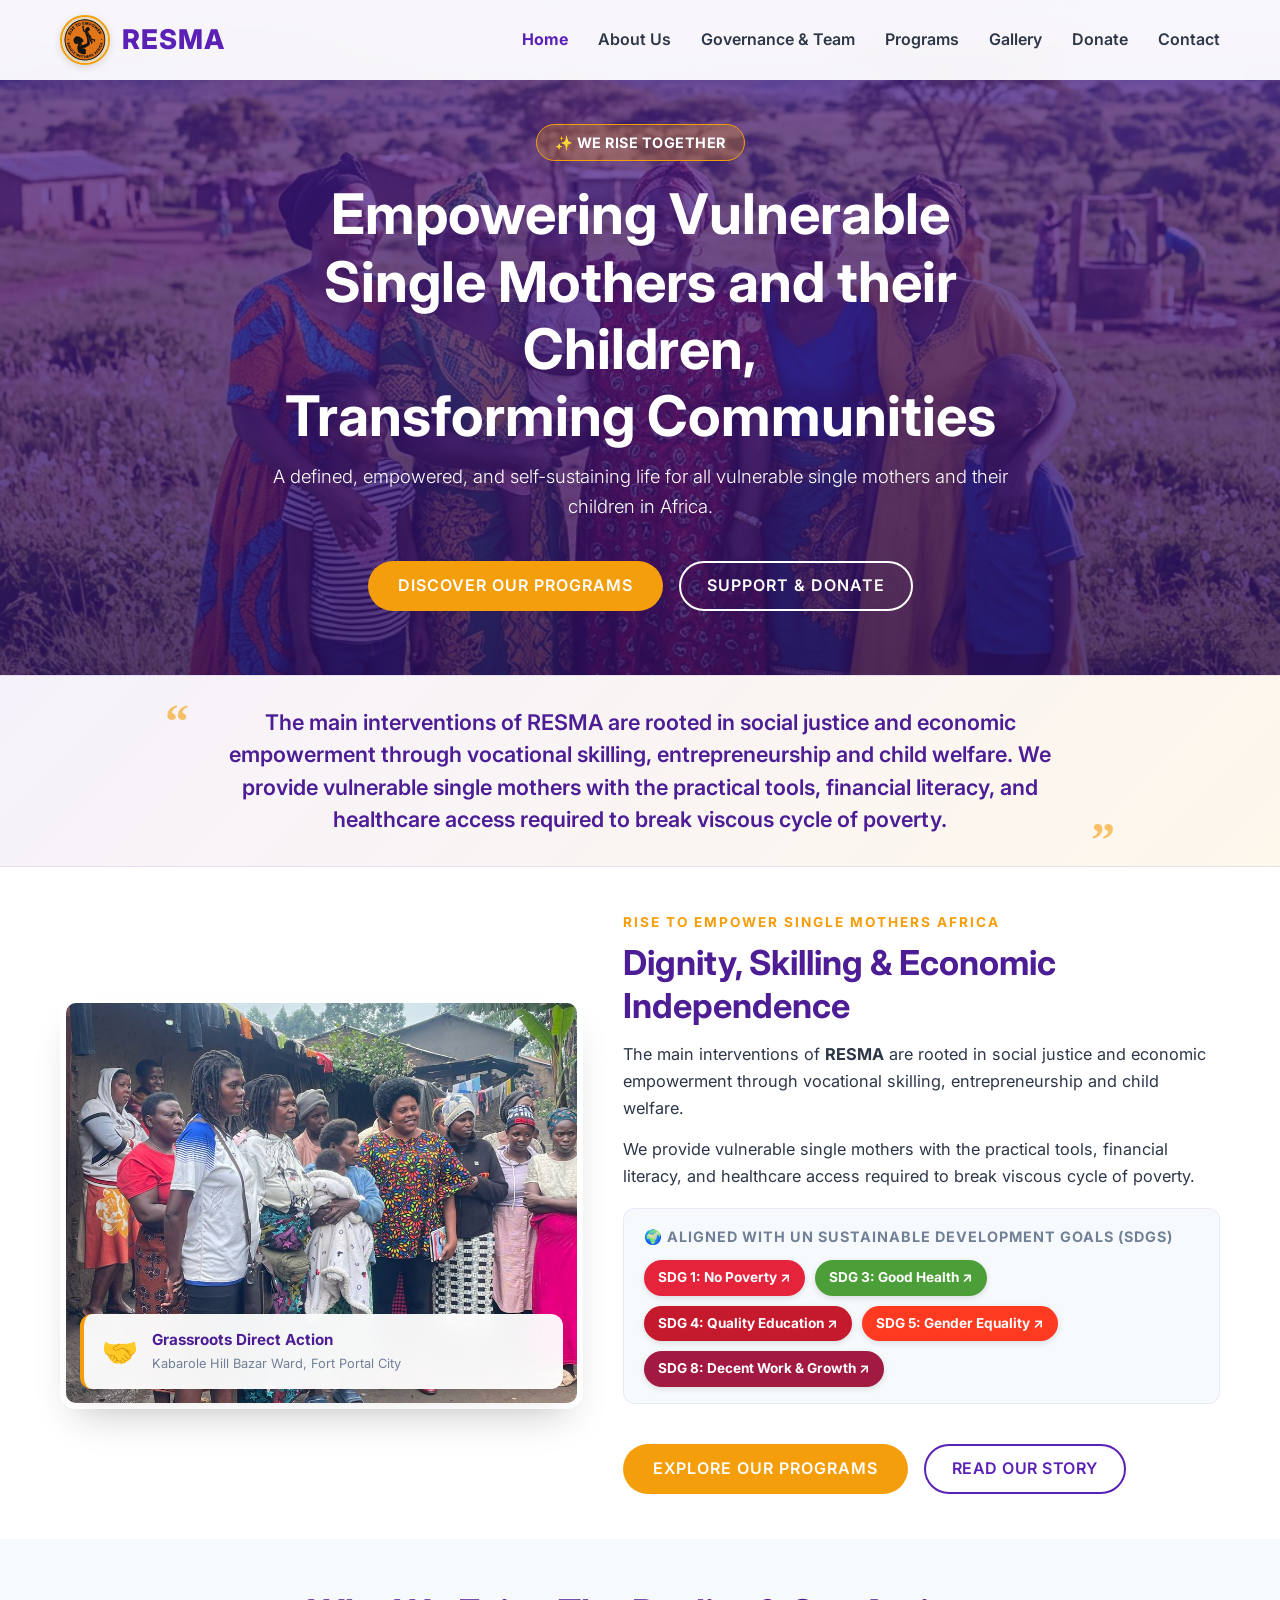
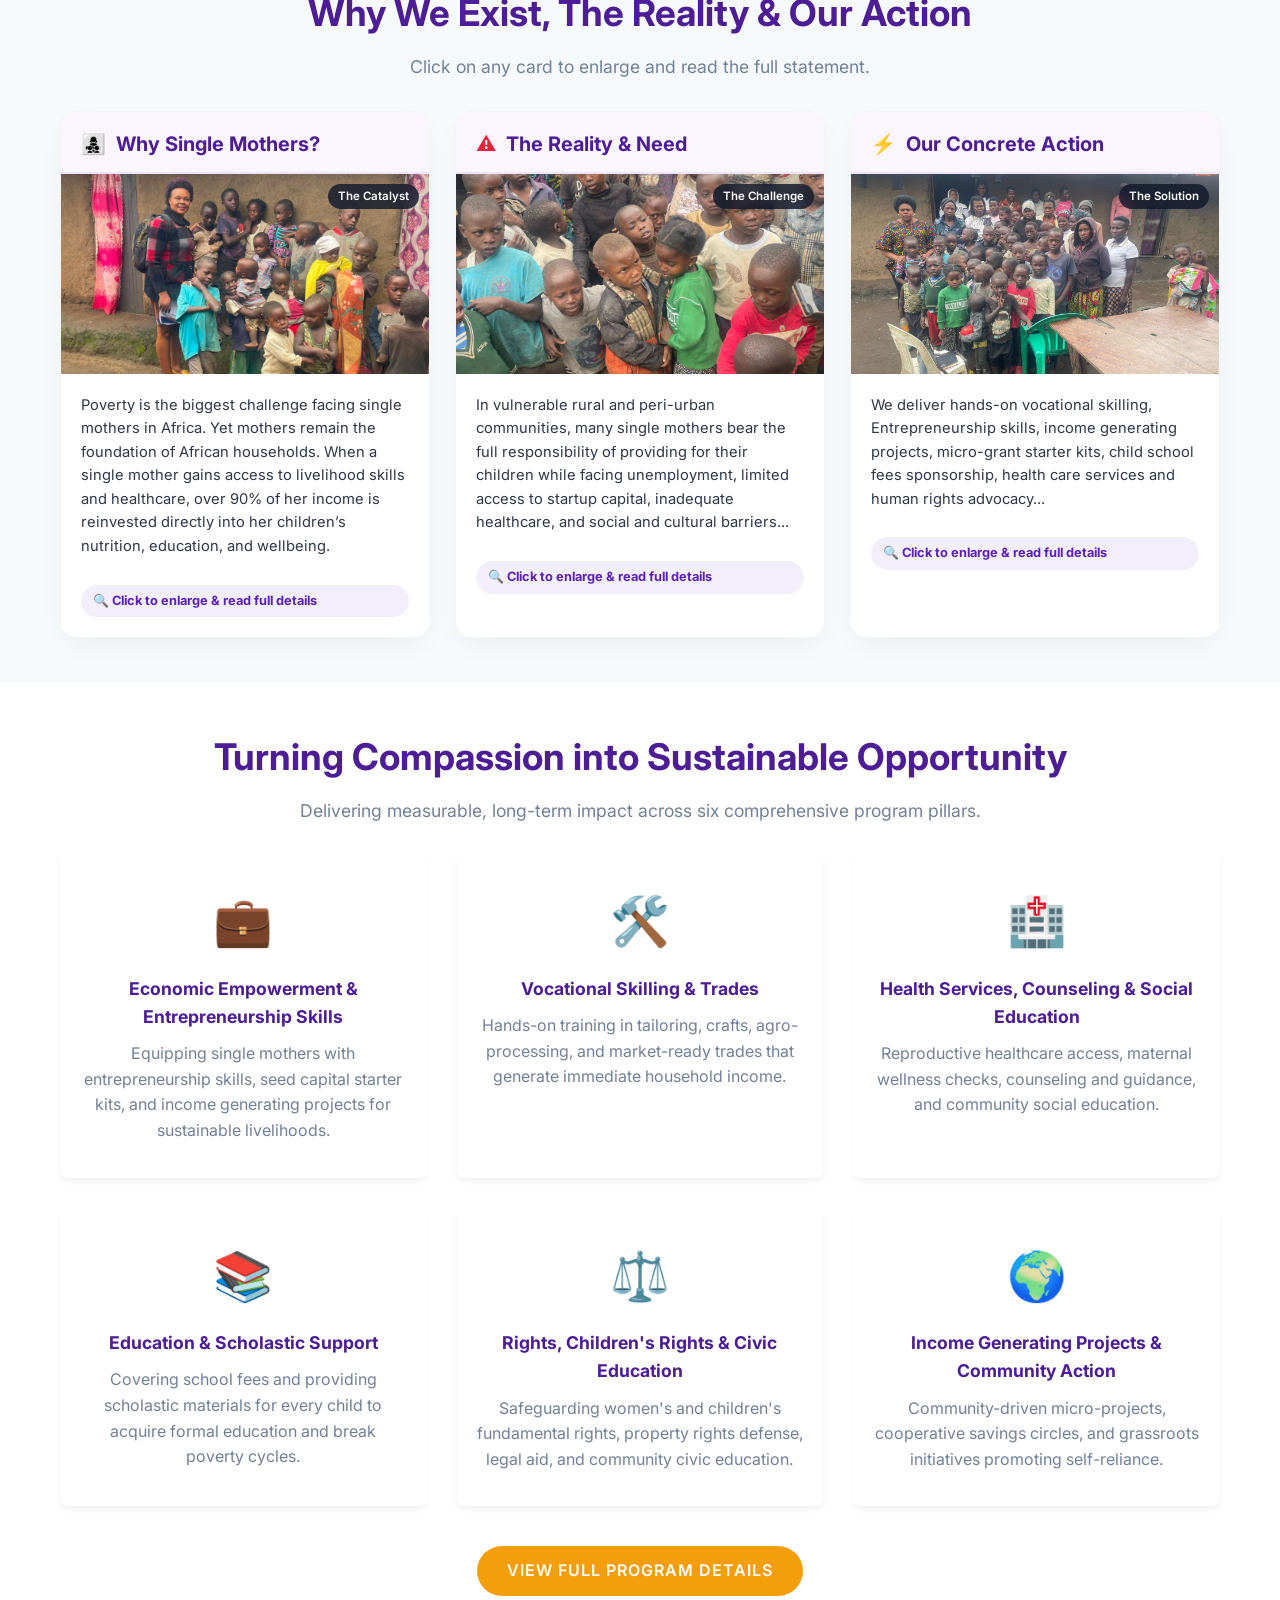
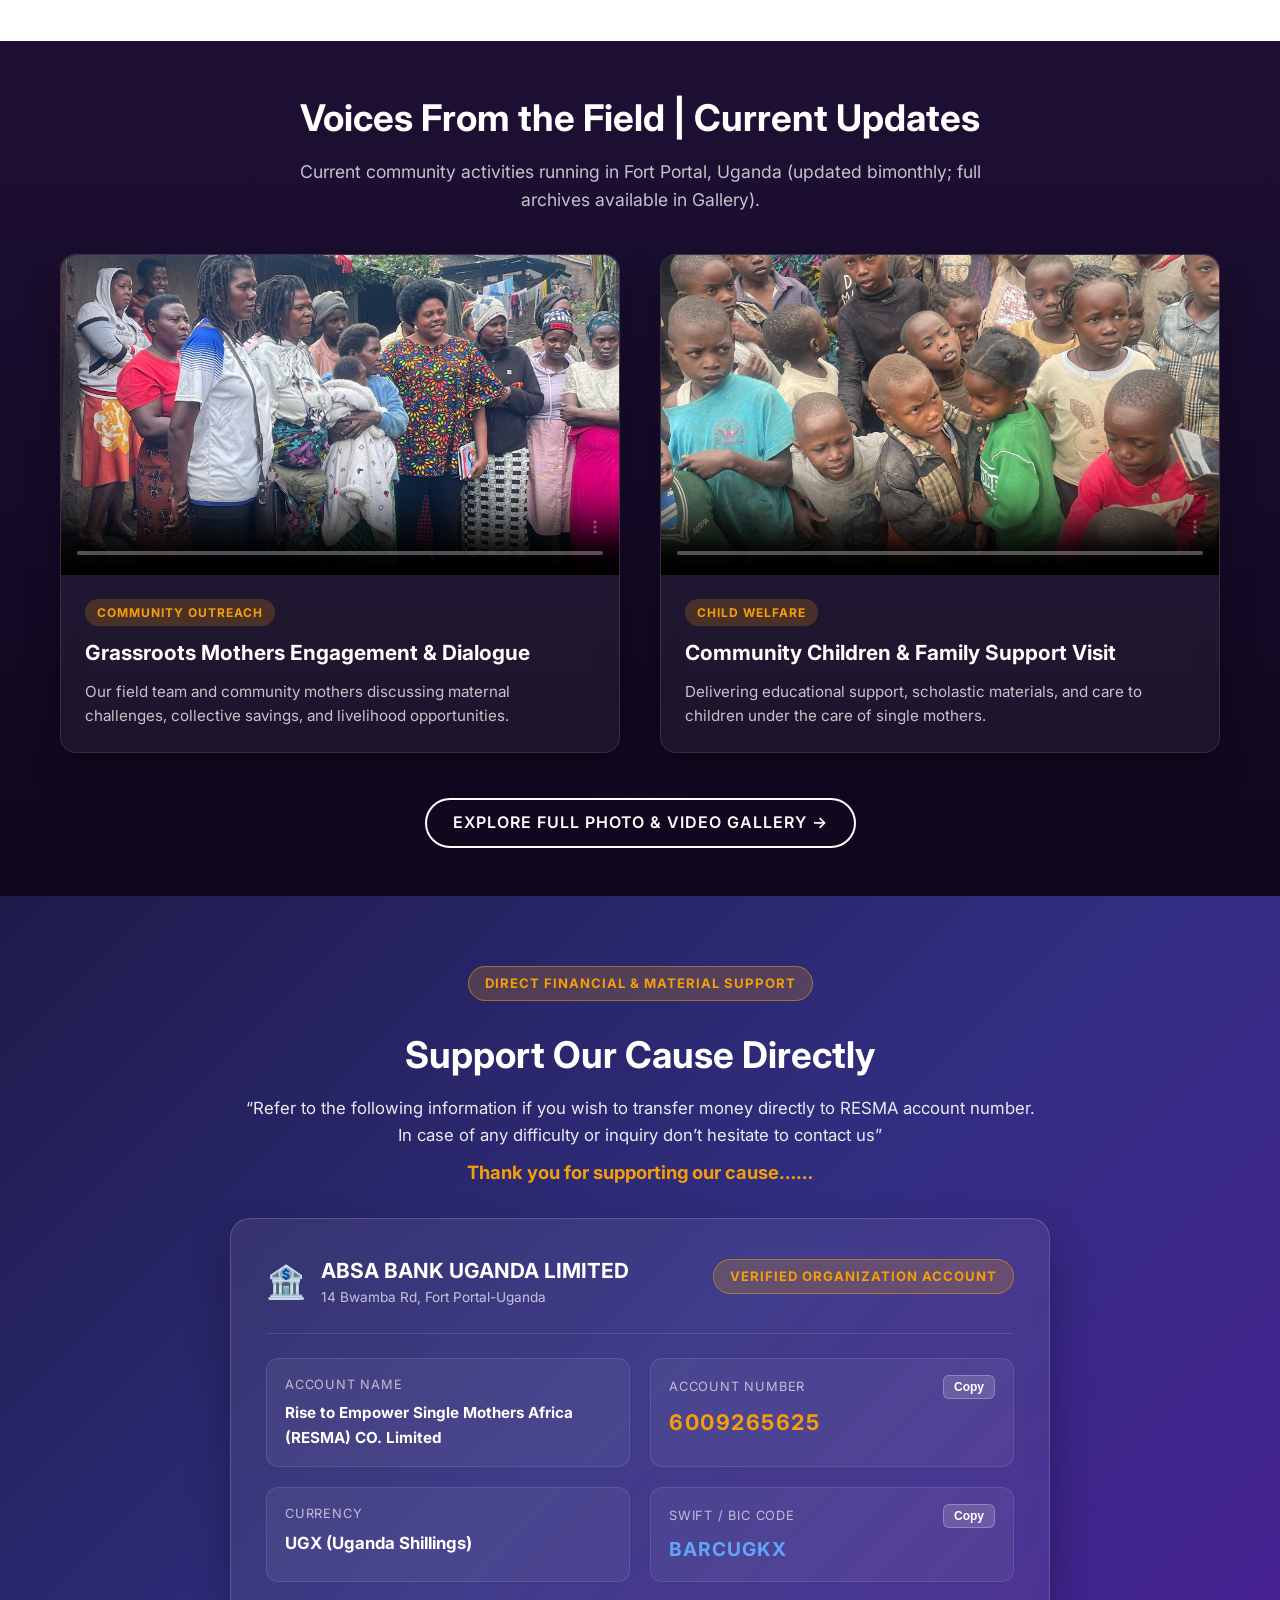
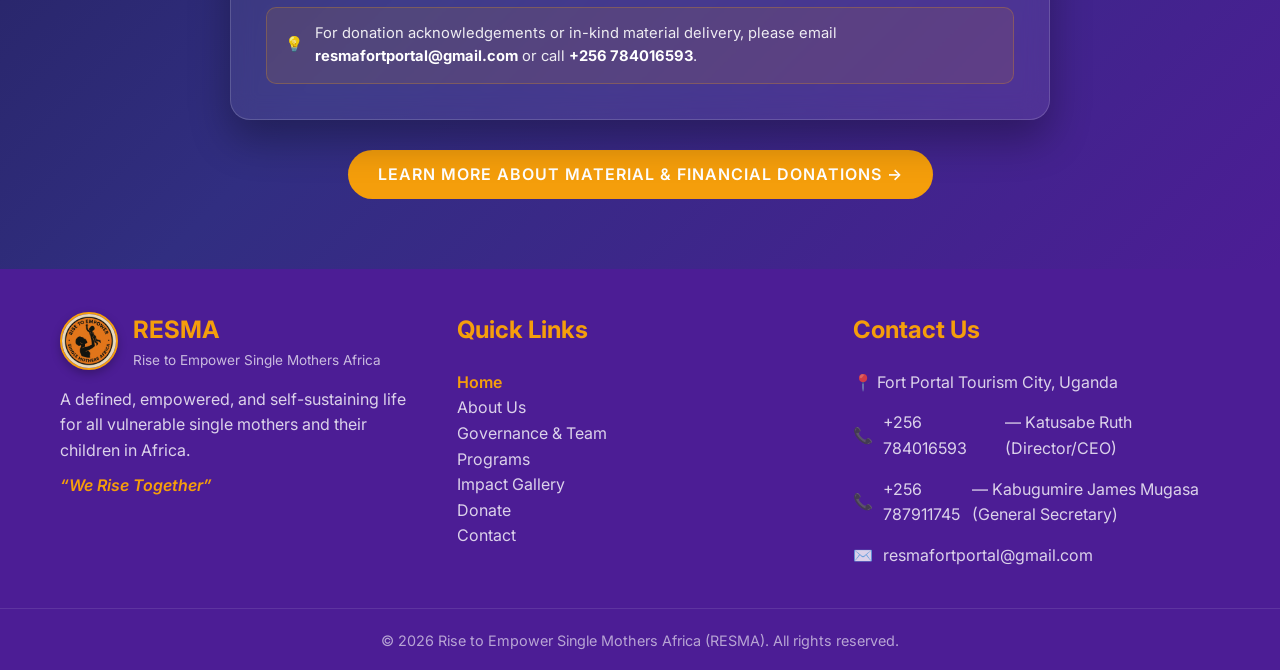
==== commit cbcba42d: "Updates on the website" ====
--- a/index.html
+++ b/index.html
@@ -1,14 +1,18 @@
 <!DOCTYPE html>
 <html lang="en">
+
 <head>
     <meta charset="UTF-8">
     <meta name="viewport" content="width=device-width, initial-scale=1.0">
-    <meta name="description" content="Rise to Empower Single Mothers Africa (RESMA) is a Ugandan organization dedicated to empowering vulnerable single mothers and supporting their children in Fort Portal, Uganda.">
+    <meta name="description"
+        content="Rise to Empower Single Mothers Africa (RESMA) is a Ugandan organization dedicated to empowering vulnerable single mothers and supporting their children in Fort Portal, Uganda.">
     <title>RESMA | Rise to Empower Single Mothers Africa</title>
     <link rel="icon" type="image/jpeg" href="assets/images/resma_logo.jpeg">
-    <link href="https://fonts.googleapis.com/css2?family=Inter:wght@300;400;500;600;700;800&display=swap" rel="stylesheet">
+    <link href="https://fonts.googleapis.com/css2?family=Inter:wght@300;400;500;600;700;800&display=swap"
+        rel="stylesheet">
     <link rel="stylesheet" href="assets/css/style.css">
 </head>
+
 <body>
     <!-- Header/Navigation -->
     <header class="header">
@@ -24,6 +28,7 @@
                     <li><a href="governance.html">Governance & Team</a></li>
                     <li><a href="activities.html">Programs</a></li>
                     <li><a href="gallery.html">Gallery</a></li>
+                    <li><a href="donate.html">Donate</a></li>
                     <li><a href="contact.html">Contact</a></li>
                 </ul>
             </nav>
@@ -39,66 +44,80 @@
     <section class="hero" id="home">
         <div class="hero-overlay"></div>
         <div class="container hero-content">
-            <h1>Empowering Mothers, <br>Transforming Communities</h1>
-            <p>Building better, healthier, and economically resilient futures for vulnerable single mothers and their children across Africa.</p>
-            <div style="display: flex; gap: 15px; justify-content: center; flex-wrap: wrap;">
+            <span class="motto-pill"
+                style="background: rgba(245, 158, 11, 0.25); border-color: var(--secondary); color: #FFF; margin-bottom: 20px;">✨
+                We Rise Together</span>
+            <h1>Empowering Vulnerable Single Mothers and their Children, <br>Transforming Communities</h1>
+            <p>A defined, empowered, and self-sustaining life for all vulnerable single mothers and their children in
+                Africa.</p>
+            <div class="btn-cta-group">
                 <a href="activities.html" class="btn btn-primary">Discover Our Programs</a>
-                <a href="gallery.html" class="btn btn-outline-white">View Field Impact</a>
-            </div>
-        </div>
-    </section>
-
-    <!-- Top Mission Callout Banner (Inspired by Reference Screenshot 1) -->
+                <a href="donate.html" class="btn btn-outline-white">Support & Donate</a>
+            </div>
+        </div>
+    </section>
+
+    <!-- Top Mission Callout Banner -->
     <section class="mission-callout-banner">
         <div class="container">
             <p class="mission-callout-text">
-                The change we want for Africa starts by providing a need-based, tailored empowerment to vulnerable single mothers and securing the education and dignity of every child.
+                The main interventions of RESMA are rooted in social justice and economic empowerment through vocational
+                skilling, entrepreneurship and child welfare. We provide vulnerable single mothers with the practical
+                tools, financial literacy, and healthcare access required to break viscous cycle of poverty.
             </p>
         </div>
     </section>
 
-    <!-- Split Mission & SDG Alignment Section (Inspired by Reference Screenshot 1) -->
+    <!-- Split Mission & SDG Alignment Section -->
     <section class="split-mission-section section">
         <div class="container">
             <div class="split-grid">
                 <!-- Left: Visual Image Card -->
                 <div class="split-image-container fade-in">
                     <div class="split-image-card">
-                        <img src="assets/images/focus_africa_img_4.jpeg" alt="Founder Ruth Katusabe with mothers in Fort Portal">
+                        <img src="assets/images/focus_africa_img_4.jpeg"
+                            alt="Founder Ruth Katusabe with mothers in Fort Portal">
                     </div>
                     <div class="floating-impact-badge">
                         <div class="badge-icon">🤝</div>
                         <div class="badge-text">
                             <h4>Grassroots Direct Action</h4>
-                            <p>Fort Portal Tourism City & Western Uganda</p>
+                            <p>Kabarole Hill Bazar Ward, Fort Portal City</p>
                         </div>
                     </div>
                 </div>
 
                 <!-- Right: Content & SDG Alignment -->
                 <div class="split-content fade-in">
-                    <span class="tagline">Our Core Mission</span>
-                    <h2>Empowering Single Mothers Through Holistic Support</h2>
+                    <span class="tagline">Rise to Empower Single Mothers Africa</span>
+                    <h2>Dignity, Skilling & Economic Independence</h2>
                     <p>
-                        The main interventions of <strong>RESMA</strong> are rooted in social justice, vocational skilling, and child welfare. We provide vulnerable single mothers with the practical tools, financial literacy, and healthcare access required to break intergenerational poverty.
+                        The main interventions of <strong>RESMA</strong> are rooted in social justice and economic
+                        empowerment through vocational skilling, entrepreneurship and child welfare.
                     </p>
                     <p>
-                        Through sustainable, inclusive, and community-driven initiatives, we support women and children facing difficult circumstances due to socio-economic exclusion, stigma, or loss.
+                        We provide vulnerable single mothers with the practical tools, financial literacy, and
+                        healthcare access required to break viscous cycle of poverty.
                     </p>
 
-                    <!-- SDG Alignment Badges -->
+                    <!-- SDG Alignment Badges (Linked to Official UN SDG Goals) -->
                     <div class="sdg-alignment-box">
-                        <h4>🌍 Aligned with UN Sustainable Development Goals (SDGs)</h4>
+                        <h4 style="margin-bottom: 12px;">🌍 Aligned with UN Sustainable Development Goals (SDGs)</h4>
                         <div class="sdg-badge-group">
-                            <span class="sdg-badge sdg-1">SDG 1: No Poverty</span>
-                            <span class="sdg-badge sdg-3">SDG 3: Good Health & Well-being</span>
-                            <span class="sdg-badge sdg-4">SDG 4: Quality Education</span>
-                            <span class="sdg-badge sdg-5">SDG 5: Gender Equality</span>
-                            <span class="sdg-badge sdg-8">SDG 8: Decent Work & Growth</span>
-                        </div>
-                    </div>
-
-                    <div style="display: flex; gap: 15px; flex-wrap: wrap; margin-top: 25px;">
+                            <a href="https://sdgs.un.org/goals/goal1" target="_blank" rel="noopener noreferrer"
+                                class="sdg-badge sdg-1">SDG 1: No Poverty ↗</a>
+                            <a href="https://sdgs.un.org/goals/goal3" target="_blank" rel="noopener noreferrer"
+                                class="sdg-badge sdg-3">SDG 3: Good Health ↗</a>
+                            <a href="https://sdgs.un.org/goals/goal4" target="_blank" rel="noopener noreferrer"
+                                class="sdg-badge sdg-4">SDG 4: Quality Education ↗</a>
+                            <a href="https://sdgs.un.org/goals/goal5" target="_blank" rel="noopener noreferrer"
+                                class="sdg-badge sdg-5">SDG 5: Gender Equality ↗</a>
+                            <a href="https://sdgs.un.org/goals/goal8" target="_blank" rel="noopener noreferrer"
+                                class="sdg-badge sdg-8">SDG 8: Decent Work & Growth ↗</a>
+                        </div>
+                    </div>
+
+                    <div class="btn-cta-group" style="justify-content: flex-start;">
                         <a href="activities.html" class="btn btn-primary">Explore Our Programs</a>
                         <a href="about.html" class="btn btn-outline">Read Our Story</a>
                     </div>
@@ -107,101 +126,230 @@
         </div>
     </section>
 
-    <!-- 3-Pillar Impact Matrix (Inspired by Reference Screenshot 2) -->
-    <section class="impact-matrix-section section">
+    <!-- 3-Pillar Impact Matrix (Interactive Sliding & Enlarging Cards) -->
+    <section class="impact-matrix-section section bg-light">
         <div class="container">
             <div class="section-header fade-in">
-                <h2>Why We Exist, The Problem & Our Action</h2>
-                <div class="divider"></div>
-                <p class="subtitle">A clear, transparent breakdown of the core challenge we address, the current reality in our communities, and the concrete actions we take every day.</p>
-            </div>
-
-            <div class="impact-matrix-grid">
-                <!-- Pillar 1: Why Single Mothers? -->
-                <div class="impact-matrix-card fade-in">
-                    <div class="impact-card-header">
-                        <h3><span style="color: var(--secondary);">👩‍👧‍👦</span> Why Single Mothers?</h3>
-                    </div>
-                    <div class="impact-card-image-wrap">
-                        <img src="assets/images/focus_africa_img_6.jpeg" alt="Field outreach with children and staff">
-                        <span class="impact-card-badge">The Catalyst</span>
-                    </div>
-                    <div class="impact-card-body">
-                        <p>
-                            Mothers are the backbone of African families. When a single mother receives livelihood skills and healthcare access, over <strong>90%</strong> of her earnings go directly back into feeding, clothing, and educating her children.
-                        </p>
-                        <div class="impact-stat-callout">
-                            <span class="stat-num">Multiplier Effect</span>
-                            <p class="stat-desc">Empowering 1 mother creates direct protection and schooling for an average of 4 children.</p>
-                        </div>
-                        <ul class="impact-card-points">
-                            <li>Breaks the cycle of generational poverty</li>
-                            <li>Strengthens community economic resilience</li>
-                            <li>Prevents early childhood vulnerability</li>
-                        </ul>
-                    </div>
-                </div>
-
-                <!-- Pillar 2: The Problem -->
-                <div class="impact-matrix-card fade-in">
-                    <div class="impact-card-header">
-                        <h3><span style="color: #E5243B;">⚠️</span> The Reality & Need</h3>
-                    </div>
-                    <div class="impact-card-image-wrap">
-                        <img src="assets/images/focus_afica_img_1.jpeg" alt="Community children gathered in Fort Portal">
-                        <span class="impact-card-badge">The Challenge</span>
-                    </div>
-                    <div class="impact-card-body">
-                        <p>
-                            In vulnerable rural and peri-urban communities, single mothers face systemic isolation, lack of startup capital, and cultural discrimination, leaving their young children at severe risk of dropping out of school.
-                        </p>
-                        <div class="impact-stat-callout">
-                            <span class="stat-num">65%+ Vulnerability Rate</span>
-                            <p class="stat-desc">Over 65% of single-parent households lack stable income or access to basic medical insurance.</p>
-                        </div>
-                        <ul class="impact-card-points">
-                            <li>High primary-school dropout rates</li>
-                            <li>Lack of collateral for traditional bank loans</li>
-                            <li>Inadequate maternal and psychosocial care</li>
-                        </ul>
-                    </div>
-                </div>
-
-                <!-- Pillar 3: Our Action -->
-                <div class="impact-matrix-card fade-in">
-                    <div class="impact-card-header">
-                        <h3><span style="color: #4C9F38;">⚡</span> Our Concrete Action</h3>
-                    </div>
-                    <div class="impact-card-image-wrap">
-                        <img src="assets/images/focus_africa_img_2.jpeg" alt="Community mothers and children assembly">
-                        <span class="impact-card-badge">The Solution</span>
-                    </div>
-                    <div class="impact-card-body">
-                        <p>
-                            We deliver hands-on vocational skilling, micro-grant starter kits, child school fees sponsorship, and human rights advocacy so mothers become financially independent and their children stay in school.
-                        </p>
-                        <div class="impact-stat-callout">
-                            <span class="stat-num">Holistic Grassroots Model</span>
-                            <p class="stat-desc">Direct skilling, legal aid, psychosocial counseling, and nutrition support.</p>
-                        </div>
-                        <ul class="impact-card-points">
-                            <li>Vocational training & small business startup grants</li>
-                            <li>Child tuition, uniforms, & scholastic kits</li>
-                            <li>Community support groups & mental wellness</li>
-                        </ul>
-                    </div>
-                </div>
-            </div>
-        </div>
-    </section>
-
-    <!-- Cinematic Video Spotlight Section -->
+                <h2>Why We Exist, The Reality & Our Action</h2>
+                <p class="subtitle">Click on any card to enlarge and read the full statement.</p>
+            </div>
+
+            <div class="problem-slider-wrapper fade-in">
+                <div class="impact-matrix-grid sliding-carousel">
+
+                    <!-- Pillar 1: Why Single Mothers? -->
+                    <div class="impact-matrix-card enlargeable-card" title="Click to enlarge">
+                        <div class="impact-card-header">
+                            <h3><span style="color: var(--secondary);">👩‍👧‍👦</span> Why Single Mothers?</h3>
+                        </div>
+                        <div class="impact-card-image-wrap">
+                            <img src="assets/images/focus_africa_img_6.jpeg"
+                                alt="Field outreach with mothers and children">
+                            <span class="impact-card-badge">The Catalyst</span>
+                        </div>
+                        <div class="impact-card-body">
+                            <p>
+                                Poverty is the biggest challenge facing single mothers in Africa. Yet mothers remain the
+                                foundation of African households. When a single mother gains access to livelihood skills
+                                and healthcare, over 90% of her income is reinvested directly into her children’s
+                                nutrition, education, and wellbeing.
+                            </p>
+                            <span class="enlarge-click-hint">🔍 Click to enlarge & read full details</span>
+                        </div>
+
+                        <!-- Full Content for Modal -->
+                        <div class="full-card-content" style="display: none;">
+                            <div style="margin-bottom: 20px; text-align: center;">
+                                <span class="tagline">Pillar 1</span>
+                                <h2 style="color: var(--primary-dark); margin-top: 5px;">Why Single Mothers?</h2>
+                            </div>
+                            <img src="assets/images/focus_africa_img_6.jpeg" alt="Field outreach"
+                                style="width: 100%; border-radius: 12px; margin-bottom: 20px; max-height: 300px; object-fit: cover;">
+                            <p
+                                style="font-size: 1.1rem; line-height: 1.8; color: var(--text-main); margin-bottom: 15px;">
+                                <strong>Poverty is the biggest challenge facing single mothers in Africa.</strong> Yet
+                                mothers remain the foundation of African households. When a single mother gains access
+                                to livelihood skills and healthcare, over <strong>90%</strong> of her income is
+                                reinvested directly into her children’s nutrition, education, and wellbeing.
+                            </p>
+                            <div
+                                style="background: #F8FAFC; padding: 18px; border-radius: 10px; border-left: 4px solid var(--primary);">
+                                <h4 style="color: var(--primary-dark); margin-bottom: 5px;">The Multiplier Effect:</h4>
+                                <p style="color: var(--text-muted); font-size: 0.95rem; margin: 0;">Empowering one
+                                    single mother creates direct daily nourishment, protection, and uninterrupted
+                                    education for an entire household.</p>
+                            </div>
+                        </div>
+                    </div>
+
+                    <!-- Pillar 2: The Reality & Need -->
+                    <div class="impact-matrix-card enlargeable-card" title="Click to enlarge">
+                        <div class="impact-card-header">
+                            <h3><span style="color: #E5243B;">⚠️</span> The Reality & Need</h3>
+                        </div>
+                        <div class="impact-card-image-wrap">
+                            <img src="assets/images/focus_afica_img_1.jpeg"
+                                alt="Community children gathered in Fort Portal">
+                            <span class="impact-card-badge">The Challenge</span>
+                        </div>
+                        <div class="impact-card-body">
+                            <p>
+                                In vulnerable rural and peri-urban communities, many single mothers bear the full
+                                responsibility of providing for their children while facing unemployment, limited access
+                                to startup capital, inadequate healthcare, and social and cultural barriers...
+                            </p>
+                            <span class="enlarge-click-hint">🔍 Click to enlarge & read full details</span>
+                        </div>
+
+                        <!-- Full Content for Modal -->
+                        <div class="full-card-content" style="display: none;">
+                            <div style="margin-bottom: 20px; text-align: center;">
+                                <span class="tagline" style="color: #E5243B;">Pillar 2</span>
+                                <h2 style="color: var(--primary-dark); margin-top: 5px;">The Reality and Need</h2>
+                            </div>
+                            <img src="assets/images/focus_afica_img_1.jpeg" alt="Community children"
+                                style="width: 100%; border-radius: 12px; margin-bottom: 20px; max-height: 300px; object-fit: cover;">
+                            <p
+                                style="font-size: 1.1rem; line-height: 1.8; color: var(--text-main); margin-bottom: 15px;">
+                                In vulnerable rural and peri-urban communities, many single mothers bear the full
+                                responsibility of providing for their children while facing unemployment, limited access
+                                to startup capital, inadequate healthcare, and social and cultural barriers.
+                            </p>
+                            <p
+                                style="font-size: 1.05rem; line-height: 1.8; color: var(--text-main); margin-bottom: 15px;">
+                                These challenges make it difficult for mothers to meet their families’ basic needs and
+                                can place their children at increased risk of school dropout, poor health, and long-term
+                                poverty.
+                            </p>
+                        </div>
+                    </div>
+
+                    <!-- Pillar 3: Our Action -->
+                    <div class="impact-matrix-card enlargeable-card" title="Click to enlarge">
+                        <div class="impact-card-header">
+                            <h3><span style="color: #4C9F38;">⚡</span> Our Concrete Action</h3>
+                        </div>
+                        <div class="impact-card-image-wrap">
+                            <img src="assets/images/focus_africa_img_2.jpeg"
+                                alt="Community mothers and children assembly">
+                            <span class="impact-card-badge">The Solution</span>
+                        </div>
+                        <div class="impact-card-body">
+                            <p>
+                                We deliver hands-on vocational skilling, Entrepreneurship skills, income generating
+                                projects, micro-grant starter kits, child school fees sponsorship, health care services
+                                and human rights advocacy...
+                            </p>
+                            <span class="enlarge-click-hint">🔍 Click to enlarge & read full details</span>
+                        </div>
+
+                        <!-- Full Content for Modal -->
+                        <div class="full-card-content" style="display: none;">
+                            <div style="margin-bottom: 20px; text-align: center;">
+                                <span class="tagline" style="color: #4C9F38;">Pillar 3</span>
+                                <h2 style="color: var(--primary-dark); margin-top: 5px;">Our Action</h2>
+                            </div>
+                            <img src="assets/images/focus_africa_img_2.jpeg" alt="Community assembly"
+                                style="width: 100%; border-radius: 12px; margin-bottom: 20px; max-height: 300px; object-fit: cover;">
+                            <p
+                                style="font-size: 1.1rem; line-height: 1.8; color: var(--text-main); margin-bottom: 15px;">
+                                <strong>We deliver hands-on vocational skilling, Entrepreneurship skills, income
+                                    generating projects, micro-grant starter kits, child school fees sponsorship, health
+                                    care services and human rights advocacy so mothers become financially independent
+                                    and their children stay in school.</strong>
+                            </p>
+                        </div>
+                    </div>
+
+                </div>
+            </div>
+        </div>
+    </section>
+
+    <!-- Card Enlargement Modal Container -->
+    <div id="cardEnlargeModal" class="card-modal-overlay" role="dialog" aria-modal="true"
+        aria-label="Expanded Information">
+        <div class="card-modal-content">
+            <button id="cardModalClose" class="card-modal-close" aria-label="Close modal">&times;</button>
+            <div id="cardModalBody"></div>
+        </div>
+    </div>
+
+    <!-- Six Comprehensive Program Pillars Section -->
+    <section class="activities section">
+        <div class="container">
+            <div class="section-header fade-in">
+                <h2>Turning Compassion into Sustainable Opportunity</h2>
+                <p class="subtitle">Delivering measurable, long-term impact across six comprehensive program pillars.
+                </p>
+            </div>
+
+            <div class="activities-grid" style="grid-template-columns: repeat(auto-fit, minmax(320px, 1fr));">
+
+                <!-- Pillar 1 -->
+                <div class="activity-card fade-in">
+                    <div class="icon">💼</div>
+                    <h3>Economic Empowerment & Entrepreneurship Skills</h3>
+                    <p style="color: var(--text-muted); margin-top: 10px;">Equipping single mothers with
+                        entrepreneurship skills, seed capital starter kits, and income generating projects for
+                        sustainable livelihoods.</p>
+                </div>
+
+                <!-- Pillar 2 -->
+                <div class="activity-card fade-in">
+                    <div class="icon">🛠️</div>
+                    <h3>Vocational Skilling & Trades</h3>
+                    <p style="color: var(--text-muted); margin-top: 10px;">Hands-on training in tailoring, crafts,
+                        agro-processing, and market-ready trades that generate immediate household income.</p>
+                </div>
+
+                <!-- Pillar 3 -->
+                <div class="activity-card fade-in">
+                    <div class="icon">🏥</div>
+                    <h3>Health Services, Counseling & Social Education</h3>
+                    <p style="color: var(--text-muted); margin-top: 10px;">Reproductive healthcare access, maternal
+                        wellness checks, counseling and guidance, and community social education.</p>
+                </div>
+
+                <!-- Pillar 4 -->
+                <div class="activity-card fade-in">
+                    <div class="icon">📚</div>
+                    <h3>Education & Scholastic Support</h3>
+                    <p style="color: var(--text-muted); margin-top: 10px;">Covering school fees and providing scholastic
+                        materials for every child to acquire formal education and break poverty cycles.</p>
+                </div>
+
+                <!-- Pillar 5 -->
+                <div class="activity-card fade-in">
+                    <div class="icon">⚖️</div>
+                    <h3>Rights, Children's Rights & Civic Education</h3>
+                    <p style="color: var(--text-muted); margin-top: 10px;">Safeguarding women's and children's
+                        fundamental rights, property rights defense, legal aid, and community civic education.</p>
+                </div>
+
+                <!-- Pillar 6 -->
+                <div class="activity-card fade-in">
+                    <div class="icon">🌍</div>
+                    <h3>Income Generating Projects & Community Action</h3>
+                    <p style="color: var(--text-muted); margin-top: 10px;">Community-driven micro-projects, cooperative
+                        savings circles, and grassroots initiatives promoting self-reliance.</p>
+                </div>
+
+            </div>
+
+            <div class="text-center" style="margin-top: 30px;">
+                <a href="activities.html" class="btn btn-primary">View Full Program Details</a>
+            </div>
+        </div>
+    </section>
+
+    <!-- Field Video Spotlight Section -->
     <section class="video-spotlight-section section">
         <div class="container">
             <div class="section-header fade-in">
-                <h2>Voices From the Field | Video Spotlight</h2>
-                <div class="divider"></div>
-                <p class="subtitle">Experience the sights, sounds, and authentic community gatherings of RESMA in Fort Portal, Uganda.</p>
+                <h2>Voices From the Field | Current Updates</h2>
+                <p class="subtitle">Current community activities running in Fort Portal, Uganda (updated bimonthly; full
+                    archives available in Gallery).</p>
             </div>
 
             <div class="video-spotlight-grid">
@@ -214,9 +362,10 @@
                         </video>
                     </div>
                     <div class="video-card-info">
-                        <span class="video-card-tag">Community Outreach Video</span>
+                        <span class="video-card-tag">Community Outreach</span>
                         <h3>Grassroots Mothers Engagement & Dialogue</h3>
-                        <p>Watch our field team and community members discussing maternal challenges, collective savings, and livelihood opportunities in the Fort Portal region.</p>
+                        <p>Our field team and community mothers discussing maternal challenges, collective savings, and
+                            livelihood opportunities.</p>
                     </div>
                 </div>
 
@@ -229,9 +378,10 @@
                         </video>
                     </div>
                     <div class="video-card-info">
-                        <span class="video-card-tag">Child Welfare Video</span>
+                        <span class="video-card-tag">Child Welfare</span>
                         <h3>Community Children & Family Support Visit</h3>
-                        <p>A closer look at the living environments, joyful resilience, and direct educational support delivered to children under the care of single mothers.</p>
+                        <p>Delivering educational support, scholastic materials, and care to children under the care of
+                            single mothers.</p>
                     </div>
                 </div>
             </div>
@@ -242,40 +392,80 @@
         </div>
     </section>
 
-    <!-- Featured Programs Section -->
-    <section class="activities section bg-light">
+    <!-- Official Bank Details & Direct Support Box -->
+    <section id="donate" class="bank-details-section">
         <div class="container">
-            <div class="section-header fade-in">
-                <h2>Our Key Impact Areas</h2>
-                <div class="divider"></div>
-                <p class="subtitle">Turning compassion into sustainable opportunity across six comprehensive program pillars.</p>
-            </div>
-            
-            <div class="activities-grid" style="grid-template-columns: repeat(auto-fit, minmax(280px, 1fr));">
-                <div class="activity-card fade-in">
-                    <div class="icon">💼</div>
-                    <h3>Economic Empowerment</h3>
-                    <p style="color: var(--text-muted); margin-top: 10px;">Vocational training, tailoring, craft making, and seed capital for mothers' small businesses.</p>
-                </div>
-                <div class="activity-card fade-in">
-                    <div class="icon">📚</div>
-                    <h3>Education & Child Support</h3>
-                    <p style="color: var(--text-muted); margin-top: 10px;">Sponsoring school fees, uniforms, and books so every child has a seat in the classroom.</p>
-                </div>
-                <div class="activity-card fade-in">
-                    <div class="icon">🏥</div>
-                    <h3>Health & Wellness Services</h3>
-                    <p style="color: var(--text-muted); margin-top: 10px;">Reproductive health education, maternal checkups, and psychosocial counseling.</p>
-                </div>
-                <div class="activity-card fade-in">
-                    <div class="icon">⚖️</div>
-                    <h3>Rights & Legal Advocacy</h3>
-                    <p style="color: var(--text-muted); margin-top: 10px;">Protecting women's property rights, preventing gender-based violence, and legal aid.</p>
+            <div class="section-header fade-in" style="margin-bottom: 30px;">
+                <span class="bank-badge">Direct Financial & Material Support</span>
+                <h2 style="color: var(--white); margin-top: 15px;">Support Our Cause Directly</h2>
+                <p class="subtitle"
+                    style="color: rgba(255, 255, 255, 0.9); font-size: 1.05rem; max-width: 800px; margin: 10px auto;">
+                    “Refer to the following information if you wish to transfer money directly to RESMA account number.
+                    In case of any difficulty or inquiry don’t hesitate to contact us”
+                </p>
+                <p style="color: var(--secondary); font-weight: 700; font-size: 1.15rem; margin-top: 8px;">
+                    Thank you for supporting our cause……
+                </p>
+            </div>
+
+            <div class="bank-card fade-in">
+                <div class="bank-card-header">
+                    <div class="bank-brand-title">
+                        <span style="font-size: 2rem;">🏦</span>
+                        <div>
+                            <h3 style="margin: 0; font-size: 1.3rem; color: #FFFFFF;">ABSA BANK UGANDA LIMITED</h3>
+                            <p style="margin: 0; font-size: 0.85rem; color: rgba(255, 255, 255, 0.7);">14 Bwamba Rd,
+                                Fort Portal-Uganda</p>
+                        </div>
+                    </div>
+                    <span class="bank-badge">Verified Organization Account</span>
+                </div>
+
+                <div class="bank-grid">
+                    <div class="bank-item">
+                        <div class="bank-item-label">
+                            <span>Account Name</span>
+                        </div>
+                        <div class="bank-item-value" style="font-size: 0.95rem;">Rise to Empower Single Mothers Africa
+                            (RESMA) CO. Limited</div>
+                    </div>
+
+                    <div class="bank-item">
+                        <div class="bank-item-label">
+                            <span>Account Number</span>
+                            <button type="button" class="bank-copy-btn" data-copy="6009265625">Copy</button>
+                        </div>
+                        <div class="bank-item-value"
+                            style="font-size: 1.35rem; color: var(--secondary); letter-spacing: 1.5px;">6009265625</div>
+                    </div>
+
+                    <div class="bank-item">
+                        <div class="bank-item-label">
+                            <span>Currency</span>
+                        </div>
+                        <div class="bank-item-value">UGX (Uganda Shillings)</div>
+                    </div>
+
+                    <div class="bank-item">
+                        <div class="bank-item-label">
+                            <span>SWIFT / BIC Code</span>
+                            <button type="button" class="bank-copy-btn" data-copy="BARCUGKX">Copy</button>
+                        </div>
+                        <div class="bank-item-value" style="font-size: 1.2rem; color: #60A5FA; letter-spacing: 1px;">
+                            BARCUGKX</div>
+                    </div>
+                </div>
+
+                <div class="bank-notice">
+                    <span>💡</span>
+                    <span>For donation acknowledgements or in-kind material delivery, please email <strong
+                            style="color: #FFFFFF;">resmafortportal@gmail.com</strong> or call <strong
+                            style="color: #FFFFFF;">+256 784016593</strong>.</span>
                 </div>
             </div>
 
             <div class="text-center" style="margin-top: 30px;">
-                <a href="activities.html" class="btn btn-primary">View All Programs & Activities</a>
+                <a href="donate.html" class="btn btn-primary">Learn More About Material & Financial Donations &rarr;</a>
             </div>
         </div>
     </section>
@@ -288,10 +478,13 @@
                     <img src="assets/images/resma_logo.jpeg" alt="RESMA Logo" class="footer-logo-img">
                     <div>
                         <h3 style="margin: 0; color: var(--secondary);">RESMA</h3>
-                        <p style="margin: 0; font-size: 0.85rem; color: rgba(255,255,255,0.7);">Rise to Empower Single Mothers Africa</p>
-                    </div>
-                </div>
-                <p style="margin-top: 10px;">A dignified, empowered, and self-sustaining life for all vulnerable single mothers and their children in Africa.</p>
+                        <p style="margin: 0; font-size: 0.85rem; color: rgba(255,255,255,0.7);">Rise to Empower Single
+                            Mothers Africa</p>
+                    </div>
+                </div>
+                <p style="margin-top: 10px;">A defined, empowered, and self-sustaining life for all vulnerable single
+                    mothers and their children in Africa.</p>
+                <p style="margin-top: 8px; font-weight: 600; color: var(--secondary);"><em>“We Rise Together”</em></p>
             </div>
             <div class="footer-links">
                 <h3>Quick Links</h3>
@@ -301,6 +494,7 @@
                     <li><a href="governance.html" style="color: rgba(255,255,255,0.8);">Governance & Team</a></li>
                     <li><a href="activities.html" style="color: rgba(255,255,255,0.8);">Programs</a></li>
                     <li><a href="gallery.html" style="color: rgba(255,255,255,0.8);">Impact Gallery</a></li>
+                    <li><a href="donate.html" style="color: rgba(255,255,255,0.8);">Donate</a></li>
                     <li><a href="contact.html" style="color: rgba(255,255,255,0.8);">Contact</a></li>
                 </ul>
             </div>
@@ -308,16 +502,21 @@
                 <h3>Contact Us</h3>
                 <ul>
                     <li>📍 Fort Portal Tourism City, Uganda</li>
-                    <li>📞 +256 XXX XXX XXX</li>
-                    <li>✉️ info@resma.org</li>
+                    <li>📞 <a href="tel:+256784016593" style="color: inherit;">+256 784016593</a> — Katusabe Ruth
+                        (Director/CEO)</li>
+                    <li>📞 <a href="tel:+256787911745" style="color: inherit;">+256 787911745</a> — Kabugumire James
+                        Mugasa (General Secretary)</li>
+                    <li>✉️ <a href="mailto:resmafortportal@gmail.com"
+                            style="color: inherit;">resmafortportal@gmail.com</a></li>
                 </ul>
             </div>
         </div>
         <div class="footer-bottom">
-            <p>&copy; <span id="year"></span> RESMA. All rights reserved.</p>
+            <p>&copy; <span id="year"></span> Rise to Empower Single Mothers Africa (RESMA). All rights reserved.</p>
         </div>
     </footer>
 
     <script src="assets/js/main.js"></script>
 </body>
-</html>
+
+</html>
--- a/assets/css/style.css
+++ b/assets/css/style.css
@@ -59,7 +59,7 @@
 }
 
 .section {
-    padding: 80px 0;
+    padding: 45px 0;
 }
 
 .bg-light {
@@ -68,25 +68,21 @@
 
 .section-header {
     text-align: center;
-    margin-bottom: 50px;
+    margin-bottom: 28px;
 }
 
 .section-header h2 {
-    font-size: 2.5rem;
+    font-size: 2.3rem;
     color: var(--primary-dark);
-    margin-bottom: 15px;
+    margin-bottom: 10px;
 }
 
 .divider {
-    height: 4px;
-    width: 60px;
-    background-color: var(--secondary);
-    margin: 0 auto 20px;
-    border-radius: 2px;
+    display: none !important;
 }
 
 .divider.align-left {
-    margin: 0 0 20px 0;
+    display: none !important;
 }
 
 .subtitle {
@@ -239,7 +235,8 @@
 
 /* Hero Section */
 .hero {
-    height: 100vh;
+    min-height: 75vh;
+    padding: 110px 0 50px;
     background: url('../images/hero_bg.png') center/cover no-repeat;
     position: relative;
     display: flex;
@@ -266,15 +263,15 @@
 }
 
 .hero h1 {
-    font-size: 4rem;
+    font-size: 3.5rem;
     font-weight: 700;
-    margin-bottom: 20px;
+    margin-bottom: 12px;
     line-height: 1.2;
 }
 
 .hero p {
-    font-size: 1.2rem;
-    margin-bottom: 40px;
+    font-size: 1.15rem;
+    margin-bottom: 25px;
     font-weight: 300;
 }
 
@@ -446,14 +443,14 @@
 .footer {
     background-color: var(--primary-dark);
     color: var(--white);
-    padding: 60px 0 20px;
+    padding: 42px 0 18px;
 }
 
 .footer-grid {
     display: grid;
     grid-template-columns: repeat(auto-fit, minmax(250px, 1fr));
-    gap: 40px;
-    margin-bottom: 40px;
+    gap: 30px;
+    margin-bottom: 25px;
 }
 
 .footer h3 {
@@ -534,25 +531,25 @@
         margin: 15px 0;
     }
     
-    .hero h1 { font-size: 2.5rem; }
-    .section { padding: 60px 0; }
+    .hero h1 { font-size: 2.3rem; }
+    .section { padding: 35px 0; }
 }
 
 /* Page Headers */
 .page-header {
-    padding: 150px 0 80px;
+    padding: 105px 0 35px;
     background: linear-gradient(rgba(76, 29, 149, 0.8), rgba(46, 16, 101, 0.9)), url('../images/hero_bg.png') center/cover no-repeat;
     text-align: center;
     color: var(--white);
 }
 
 .page-header h1 {
-    font-size: 3rem;
-    margin-bottom: 15px;
+    font-size: 2.5rem;
+    margin-bottom: 8px;
 }
 
 .page-header p {
-    font-size: 1.2rem;
+    font-size: 1.1rem;
     max-width: 700px;
     margin: 0 auto;
     opacity: 0.9;
@@ -880,16 +877,16 @@
     font-family: serif;
 }
 
-/* Split Story & SDG Mission Feature (Inspired by Reference Screenshot 1) */
+/* Split Story & SDG Mission Feature */
 .split-mission-section {
-    padding: 90px 0;
+    padding: 45px 0;
     background: var(--white);
 }
 
 .split-grid {
     display: grid;
     grid-template-columns: 1.05fr 1.2fr;
-    gap: 60px;
+    gap: 40px;
     align-items: center;
 }
 
@@ -908,7 +905,7 @@
 
 .split-image-card img {
     width: 100%;
-    height: 480px;
+    height: 400px;
     object-fit: cover;
     display: block;
     transition: transform 0.6s ease;
@@ -920,12 +917,12 @@
 
 .floating-impact-badge {
     position: absolute;
-    bottom: 25px;
-    left: 25px;
-    right: 25px;
+    bottom: 20px;
+    left: 20px;
+    right: 20px;
     background: rgba(255, 255, 255, 0.95);
     backdrop-filter: blur(12px);
-    padding: 16px 20px;
+    padding: 14px 18px;
     border-radius: 12px;
     box-shadow: 0 10px 25px rgba(0,0,0,0.12);
     display: flex;
@@ -958,28 +955,28 @@
     letter-spacing: 2px;
     color: var(--secondary);
     font-weight: 700;
-    margin-bottom: 10px;
+    margin-bottom: 8px;
     display: block;
 }
 
 .split-content h2 {
-    font-size: 2.35rem;
+    font-size: 2.15rem;
     color: var(--primary-dark);
     line-height: 1.25;
-    margin-bottom: 20px;
+    margin-bottom: 14px;
 }
 
 .split-content p {
-    font-size: 1.05rem;
+    font-size: 1.02rem;
     color: var(--text-main);
-    line-height: 1.7;
-    margin-bottom: 18px;
+    line-height: 1.65;
+    margin-bottom: 14px;
 }
 
 /* SDG Alignment Badges */
 .sdg-alignment-box {
-    margin: 25px 0;
-    padding: 20px;
+    margin: 18px 0;
+    padding: 16px 20px;
     background: var(--bg-light);
     border-radius: 12px;
     border: 1px solid rgba(91, 33, 182, 0.08);
@@ -990,7 +987,7 @@
     color: var(--text-muted);
     text-transform: uppercase;
     letter-spacing: 1px;
-    margin-bottom: 12px;
+    margin-bottom: 10px;
     display: flex;
     align-items: center;
     gap: 6px;
@@ -1025,17 +1022,17 @@
 .sdg-5 { background-color: #FF3A21; } /* Gender Equality */
 .sdg-8 { background-color: #A21942; } /* Decent Work */
 
-/* 3-Pillar Impact Matrix (Inspired by Reference Screenshot 2) */
+/* 3-Pillar Impact Matrix */
 .impact-matrix-section {
-    padding: 90px 0;
+    padding: 45px 0;
     background: var(--bg-light);
 }
 
 .impact-matrix-grid {
     display: grid;
     grid-template-columns: repeat(3, 1fr);
-    gap: 30px;
-    margin-top: 40px;
+    gap: 25px;
+    margin-top: 25px;
 }
 
 .impact-matrix-card {
@@ -1055,13 +1052,13 @@
 }
 
 .impact-card-header {
-    padding: 20px 24px 15px;
+    padding: 16px 20px 12px;
     background: #FAF5FF;
     border-bottom: 2px solid rgba(91, 33, 182, 0.08);
 }
 
 .impact-card-header h3 {
-    font-size: 1.35rem;
+    font-size: 1.25rem;
     color: var(--primary-dark);
     margin: 0;
     display: flex;
@@ -1071,7 +1068,7 @@
 
 .impact-card-image-wrap {
     position: relative;
-    height: 240px;
+    height: 200px;
     overflow: hidden;
     background: #CBD5E1;
 }
@@ -1089,19 +1086,19 @@
 
 .impact-card-badge {
     position: absolute;
-    top: 12px;
-    right: 12px;
+    top: 10px;
+    right: 10px;
     background: rgba(15, 23, 42, 0.8);
     color: var(--white);
-    padding: 4px 12px;
+    padding: 3px 10px;
     border-radius: 20px;
-    font-size: 0.75rem;
+    font-size: 0.72rem;
     font-weight: 600;
     backdrop-filter: blur(4px);
 }
 
 .impact-card-body {
-    padding: 24px;
+    padding: 20px;
     flex: 1;
     display: flex;
     flex-direction: column;
@@ -1109,44 +1106,44 @@
 
 .impact-card-body p {
     color: var(--text-main);
-    font-size: 0.95rem;
-    line-height: 1.65;
-    margin-bottom: 16px;
+    font-size: 0.92rem;
+    line-height: 1.6;
+    margin-bottom: 12px;
 }
 
 .impact-stat-callout {
     background: linear-gradient(135deg, rgba(91, 33, 182, 0.05) 0%, rgba(245, 158, 11, 0.07) 100%);
     border-left: 3px solid var(--secondary);
-    padding: 12px 14px;
+    padding: 10px 12px;
     border-radius: 0 8px 8px 0;
-    margin: 12px 0 16px;
+    margin: 10px 0 14px;
 }
 
 .impact-stat-callout .stat-num {
-    font-size: 1.15rem;
+    font-size: 1.1rem;
     font-weight: 700;
     color: var(--primary);
     display: block;
-    margin-bottom: 3px;
+    margin-bottom: 2px;
 }
 
 .impact-stat-callout .stat-desc {
-    font-size: 0.82rem;
+    font-size: 0.8rem;
     color: var(--text-muted);
-    line-height: 1.4;
+    line-height: 1.35;
     margin: 0;
 }
 
 .impact-card-points {
     margin-top: auto;
-    padding-top: 12px;
+    padding-top: 10px;
     border-top: 1px solid #F1F5F9;
 }
 
 .impact-card-points li {
-    font-size: 0.88rem;
+    font-size: 0.85rem;
     color: var(--text-main);
-    margin-bottom: 8px;
+    margin-bottom: 6px;
     display: flex;
     align-items: flex-start;
     gap: 8px;
@@ -1160,7 +1157,7 @@
 
 /* Video Spotlight Section */
 .video-spotlight-section {
-    padding: 90px 0;
+    padding: 48px 0;
     background: linear-gradient(180deg, #1E1035 0%, #0F071D 100%);
     color: var(--white);
     position: relative;
@@ -1555,3 +1552,1152 @@
         grid-template-columns: 1fr;
     }
 }
+
+/* ==========================================
+   Bank Details & Donation / Support Styling
+   ========================================== */
+.bank-details-section {
+    background: linear-gradient(135deg, #2A0845 0%, #4C1D95 100%);
+    color: var(--white);
+    padding: 48px 0;
+    position: relative;
+    overflow: hidden;
+}
+
+.bank-details-section::before {
+    content: '';
+    position: absolute;
+    top: -50%;
+    right: -10%;
+    width: 400px;
+    height: 400px;
+    background: radial-gradient(circle, rgba(245, 158, 11, 0.15) 0%, rgba(245, 158, 11, 0) 70%);
+    border-radius: 50%;
+}
+
+.bank-card {
+    background: rgba(255, 255, 255, 0.08);
+    backdrop-filter: blur(16px);
+    -webkit-backdrop-filter: blur(16px);
+    border: 1px solid rgba(255, 255, 255, 0.18);
+    border-radius: 16px;
+    padding: 35px 30px;
+    box-shadow: 0 20px 40px rgba(0, 0, 0, 0.3);
+    max-width: 850px;
+    margin: 0 auto;
+    position: relative;
+}
+
+.bank-card-header {
+    display: flex;
+    justify-content: space-between;
+    align-items: center;
+    border-bottom: 1px solid rgba(255, 255, 255, 0.15);
+    padding-bottom: 20px;
+    margin-bottom: 25px;
+    flex-wrap: wrap;
+    gap: 15px;
+}
+
+.bank-brand-title {
+    display: flex;
+    align-items: center;
+    gap: 12px;
+}
+
+.bank-badge {
+    background: rgba(245, 158, 11, 0.2);
+    border: 1px solid var(--secondary);
+    color: var(--secondary);
+    padding: 5px 12px;
+    border-radius: 20px;
+    font-size: 0.82rem;
+    font-weight: 700;
+    text-transform: uppercase;
+    letter-spacing: 0.5px;
+}
+
+.bank-grid {
+    display: grid;
+    grid-template-columns: repeat(auto-fit, minmax(240px, 1fr));
+    gap: 20px;
+}
+
+.bank-item {
+    background: rgba(255, 255, 255, 0.05);
+    border: 1px solid rgba(255, 255, 255, 0.1);
+    border-radius: 10px;
+    padding: 16px 18px;
+    transition: var(--transition);
+}
+
+.bank-item:hover {
+    background: rgba(255, 255, 255, 0.09);
+    border-color: rgba(245, 158, 11, 0.4);
+    transform: translateY(-2px);
+}
+
+.bank-item-label {
+    font-size: 0.78rem;
+    text-transform: uppercase;
+    letter-spacing: 0.8px;
+    color: rgba(255, 255, 255, 0.65);
+    margin-bottom: 6px;
+    display: flex;
+    justify-content: space-between;
+    align-items: center;
+}
+
+.bank-item-value {
+    font-size: 1.05rem;
+    font-weight: 700;
+    color: #FFFFFF;
+    word-break: break-word;
+}
+
+.bank-copy-btn {
+    background: rgba(255, 255, 255, 0.15);
+    border: none;
+    color: #FFFFFF;
+    padding: 2px 8px;
+    border-radius: 4px;
+    font-size: 0.72rem;
+    cursor: pointer;
+    transition: var(--transition);
+}
+
+.bank-copy-btn:hover {
+    background: var(--secondary);
+    color: #111;
+}
+
+.bank-notice {
+    margin-top: 25px;
+    padding-top: 20px;
+    border-top: 1px solid rgba(255, 255, 255, 0.12);
+    font-size: 0.88rem;
+    color: rgba(255, 255, 255, 0.8);
+    display: flex;
+    align-items: center;
+    gap: 10px;
+}
+
+/* Motto Banner */
+.motto-pill {
+    display: inline-flex;
+    align-items: center;
+    gap: 8px;
+    background: rgba(245, 158, 11, 0.15);
+    border: 1px solid var(--secondary);
+    color: var(--secondary);
+    font-weight: 700;
+    font-size: 0.9rem;
+    padding: 6px 18px;
+    border-radius: 30px;
+    letter-spacing: 0.5px;
+    text-transform: uppercase;
+    margin-bottom: 12px;
+}
+
+/* Contact Person Cards */
+.contacts-profile-grid {
+    display: grid;
+    grid-template-columns: repeat(auto-fit, minmax(260px, 1fr));
+    gap: 20px;
+    margin-top: 25px;
+}
+
+.contact-person-card {
+    background: var(--white);
+    border: 1px solid #E2E8F0;
+    border-radius: 12px;
+    padding: 20px;
+    box-shadow: 0 4px 12px rgba(0, 0, 0, 0.04);
+    transition: var(--transition);
+}
+
+.contact-person-card:hover {
+    border-color: var(--primary-light);
+    transform: translateY(-3px);
+    box-shadow: var(--shadow);
+}
+
+.contact-person-role {
+    color: var(--secondary);
+    font-weight: 600;
+    font-size: 0.85rem;
+    text-transform: uppercase;
+    letter-spacing: 0.5px;
+    margin-bottom: 4px;
+}
+
+.contact-person-name {
+    color: var(--primary-dark);
+    font-size: 1.15rem;
+    font-weight: 700;
+    margin-bottom: 12px;
+}
+
+.contact-person-phone {
+    display: inline-flex;
+    align-items: center;
+    gap: 8px;
+    color: var(--primary);
+    font-weight: 600;
+    font-size: 0.95rem;
+    text-decoration: none;
+    transition: var(--transition);
+}
+
+.contact-person-phone:hover {
+    color: var(--secondary);
+}
+
+/* Project Overview Highlights Box */
+.project-summary-box {
+    background: linear-gradient(135deg, #F8FAFC 0%, #EFF6FF 100%);
+    border-left: 5px solid var(--secondary);
+    border-radius: 12px;
+    padding: 25px 30px;
+    margin: 30px 0;
+    box-shadow: 0 4px 15px rgba(0,0,0,0.03);
+}
+
+.project-summary-grid {
+    display: grid;
+    grid-template-columns: repeat(auto-fit, minmax(200px, 1fr));
+    gap: 20px;
+    margin-top: 15px;
+}
+
+.project-summary-item h5 {
+    color: var(--text-muted);
+    font-size: 0.8rem;
+    text-transform: uppercase;
+    letter-spacing: 0.5px;
+    margin-bottom: 4px;
+}
+
+/* Donate Nav Button & Pulse Animation */
+.btn-donate-nav {
+    display: inline-flex !important;
+    align-items: center;
+    gap: 7px;
+    background: linear-gradient(135deg, #F59E0B 0%, #D97706 100%) !important;
+    color: #FFFFFF !important;
+    padding: 8px 18px !important;
+    border-radius: 25px !important;
+    font-weight: 700 !important;
+    font-size: 0.88rem !important;
+    box-shadow: 0 4px 12px rgba(245, 158, 11, 0.35);
+    transition: all 0.3s ease !important;
+    border: none;
+    cursor: pointer;
+    text-transform: uppercase;
+    letter-spacing: 0.5px;
+    text-decoration: none;
+    margin-left: 5px;
+}
+
+.btn-donate-nav::after {
+    display: none !important;
+}
+
+.btn-donate-nav:hover {
+    background: linear-gradient(135deg, #D97706 0%, #B45309 100%) !important;
+    transform: translateY(-2px);
+    box-shadow: 0 6px 18px rgba(245, 158, 11, 0.45);
+    color: #FFFFFF !important;
+}
+
+.btn-donate-nav .donate-icon {
+    font-size: 1.05rem;
+    display: inline-block;
+    animation: heartbeat 1.8s infinite ease-in-out;
+}
+
+@keyframes heartbeat {
+    0%, 100% { transform: scale(1); }
+    50% { transform: scale(1.22); }
+}
+
+/* Team Grid Enhancements */
+.team-avatar-placeholder {
+    height: 180px;
+    background: linear-gradient(135deg, #5B21B6 0%, #3B0764 100%);
+    display: flex;
+    flex-direction: column;
+    align-items: center;
+    justify-content: center;
+    color: #FFFFFF;
+    border-top-left-radius: var(--radius);
+    border-top-right-radius: var(--radius);
+    position: relative;
+    overflow: hidden;
+}
+
+.team-avatar-placeholder::after {
+    content: '';
+    position: absolute;
+    bottom: 0;
+    left: 0;
+    right: 0;
+    height: 30px;
+    background: linear-gradient(to top, rgba(0,0,0,0.2), transparent);
+}
+
+.team-avatar-icon {
+    font-size: 3.2rem;
+    margin-bottom: 5px;
+    filter: drop-shadow(0 2px 5px rgba(0,0,0,0.2));
+}
+
+.team-avatar-initials {
+    font-size: 0.85rem;
+    text-transform: uppercase;
+    letter-spacing: 1px;
+    color: rgba(255,255,255,0.8);
+    font-weight: 600;
+}
+
+.team-badge-role {
+    display: inline-block;
+    background: rgba(91, 33, 182, 0.08);
+    color: var(--primary);
+    border: 1px solid rgba(91, 33, 182, 0.2);
+    padding: 3px 10px;
+    border-radius: 15px;
+    font-size: 0.78rem;
+    font-weight: 700;
+    text-transform: uppercase;
+    margin-bottom: 10px;
+    letter-spacing: 0.5px;
+}
+
+/* ==========================================
+   SDG Badges Clickable Links
+   ========================================== */
+.sdg-badge-group a.sdg-badge {
+    display: inline-flex;
+    align-items: center;
+    gap: 6px;
+    padding: 7px 14px;
+    border-radius: 20px;
+    font-size: 0.85rem;
+    font-weight: 700;
+    color: #FFFFFF;
+    text-decoration: none;
+    transition: transform 0.25s ease, box-shadow 0.25s ease;
+    box-shadow: 0 2px 6px rgba(0,0,0,0.12);
+}
+
+.sdg-badge-group a.sdg-badge:hover {
+    transform: translateY(-3px) scale(1.03);
+    box-shadow: 0 6px 14px rgba(0,0,0,0.2);
+    color: #FFFFFF;
+}
+
+.sdg-1 { background-color: #E5243B; }
+.sdg-3 { background-color: #4C9F38; }
+.sdg-4 { background-color: #C5192D; }
+.sdg-5 { background-color: #FF3A21; }
+.sdg-8 { background-color: #A21942; }
+
+/* ==========================================
+   Interactive Sliding & Enlarging Problem Cards
+   ========================================== */
+.problem-slider-wrapper {
+    position: relative;
+    margin-top: 30px;
+}
+
+.impact-matrix-grid.sliding-carousel {
+    display: grid;
+    grid-template-columns: repeat(auto-fit, minmax(320px, 1fr));
+    gap: 25px;
+}
+
+.enlargeable-card {
+    cursor: pointer;
+    position: relative;
+    transition: transform 0.3s cubic-bezier(0.16, 1, 0.3, 1), box-shadow 0.3s ease;
+}
+
+.enlargeable-card:hover {
+    transform: translateY(-6px);
+    box-shadow: 0 16px 32px rgba(91, 33, 182, 0.14);
+}
+
+.enlarge-click-hint {
+    display: inline-flex;
+    align-items: center;
+    gap: 5px;
+    font-size: 0.8rem;
+    font-weight: 700;
+    color: var(--primary);
+    margin-top: 14px;
+    padding: 6px 12px;
+    background: rgba(91, 33, 182, 0.07);
+    border-radius: 20px;
+    transition: background 0.2s ease;
+}
+
+.enlargeable-card:hover .enlarge-click-hint {
+    background: var(--primary);
+    color: #FFFFFF;
+}
+
+/* Card Enlargement Modal */
+.card-modal-overlay {
+    position: fixed;
+    top: 0;
+    left: 0;
+    width: 100%;
+    height: 100%;
+    background: rgba(15, 23, 42, 0.8);
+    backdrop-filter: blur(8px);
+    -webkit-backdrop-filter: blur(8px);
+    z-index: 2000;
+    display: none;
+    align-items: center;
+    justify-content: center;
+    padding: 20px;
+    opacity: 0;
+    transition: opacity 0.3s ease;
+}
+
+.card-modal-overlay.active {
+    display: flex;
+    opacity: 1;
+}
+
+.card-modal-content {
+    background: #FFFFFF;
+    border-radius: 18px;
+    max-width: 650px;
+    width: 100%;
+    max-height: 90vh;
+    overflow-y: auto;
+    padding: 35px;
+    position: relative;
+    box-shadow: 0 25px 50px -12px rgba(0, 0, 0, 0.35);
+    transform: scale(0.9);
+    transition: transform 0.3s cubic-bezier(0.16, 1, 0.3, 1);
+}
+
+.card-modal-overlay.active .card-modal-content {
+    transform: scale(1);
+}
+
+.card-modal-close {
+    position: absolute;
+    top: 18px;
+    right: 18px;
+    background: #F1F5F9;
+    border: none;
+    width: 38px;
+    height: 38px;
+    border-radius: 50%;
+    font-size: 1.3rem;
+    cursor: pointer;
+    display: flex;
+    align-items: center;
+    justify-content: center;
+    color: #475569;
+    transition: all 0.2s ease;
+}
+
+.card-modal-close:hover {
+    background: #E2E8F0;
+    color: #0F172A;
+    transform: rotate(90deg);
+}
+
+/* ==========================================
+   Financial & Material Donation Styling
+   ========================================== */
+.donation-options-grid {
+    display: grid;
+    grid-template-columns: repeat(auto-fit, minmax(320px, 1fr));
+    gap: 30px;
+    margin-top: 30px;
+}
+
+.donation-option-card {
+    background: #FFFFFF;
+    border-radius: 16px;
+    padding: 35px 30px;
+    box-shadow: 0 10px 25px rgba(0,0,0,0.06);
+    border: 1px solid #E2E8F0;
+    display: flex;
+    flex-direction: column;
+    height: 100%;
+}
+
+.donation-card-header {
+    display: flex;
+    align-items: center;
+    gap: 15px;
+    margin-bottom: 20px;
+    padding-bottom: 15px;
+    border-bottom: 1px solid #F1F5F9;
+}
+
+.donation-card-icon {
+    font-size: 2.2rem;
+    width: 60px;
+    height: 60px;
+    border-radius: 12px;
+    display: flex;
+    align-items: center;
+    justify-content: center;
+    background: rgba(91, 33, 182, 0.08);
+}
+
+.donation-items-list {
+    margin: 15px 0;
+}
+
+.donation-items-list li {
+    display: flex;
+    align-items: flex-start;
+    gap: 10px;
+    margin-bottom: 12px;
+    color: var(--text-main);
+    font-size: 0.95rem;
+}
+
+.donation-items-list li span.check-icon {
+    color: #10B981;
+    font-weight: 700;
+}
+
+/* ==========================================
+   Interactive Expandable Leader Profiles
+   ========================================== */
+.team-card.clickable-leader {
+    cursor: pointer;
+    position: relative;
+    transition: transform 0.35s cubic-bezier(0.16, 1, 0.3, 1), box-shadow 0.35s ease;
+    overflow: hidden;
+}
+
+.team-card.clickable-leader:hover {
+    transform: translateY(-8px);
+    box-shadow: 0 20px 35px rgba(91, 33, 182, 0.18);
+}
+
+.leader-expand-btn {
+    display: inline-flex;
+    align-items: center;
+    justify-content: center;
+    gap: 6px;
+    font-size: 0.85rem;
+    font-weight: 700;
+    color: var(--primary);
+    background: rgba(91, 33, 182, 0.08);
+    padding: 8px 18px;
+    border-radius: 20px;
+    margin-top: 15px;
+    width: 100%;
+    transition: all 0.25s ease;
+}
+
+.team-card.clickable-leader:hover .leader-expand-btn {
+    background: var(--primary);
+    color: #FFFFFF;
+    box-shadow: 0 4px 12px rgba(91, 33, 182, 0.3);
+}
+
+/* Leader Full Profile Modal Layout */
+.leader-modal-content {
+    background: #FFFFFF;
+    border-radius: 20px;
+    max-width: 800px;
+    width: 100%;
+    max-height: 90vh;
+    overflow-y: auto;
+    padding: 40px;
+    position: relative;
+    box-shadow: 0 25px 50px -12px rgba(0, 0, 0, 0.4);
+    transform: scale(0.92);
+    transition: transform 0.3s cubic-bezier(0.16, 1, 0.3, 1);
+}
+
+.card-modal-overlay.active .leader-modal-content {
+    transform: scale(1);
+}
+
+.leader-modal-grid {
+    display: grid;
+    grid-template-columns: 260px 1fr;
+    gap: 30px;
+    align-items: flex-start;
+}
+
+@media (max-width: 768px) {
+    .leader-modal-grid {
+        grid-template-columns: 1fr;
+        gap: 20px;
+    }
+    .leader-modal-content {
+        padding: 25px;
+    }
+}
+
+.leader-modal-sidebar {
+    text-align: center;
+    background: #F8FAFC;
+    padding: 20px;
+    border-radius: 16px;
+    border: 1px solid #E2E8F0;
+}
+
+.leader-modal-img {
+    width: 100%;
+    height: 240px;
+    border-radius: 12px;
+    object-fit: cover;
+    margin-bottom: 15px;
+    box-shadow: 0 4px 12px rgba(0,0,0,0.1);
+}
+
+.leader-modal-main {
+    display: flex;
+    flex-direction: column;
+}
+
+.leader-modal-main h2 {
+    font-size: 1.8rem;
+    color: var(--primary-dark);
+    margin-bottom: 4px;
+}
+
+.leader-modal-title {
+    font-size: 1.1rem;
+    font-weight: 700;
+    color: var(--secondary);
+    margin-bottom: 15px;
+}
+
+.leader-section-title {
+    font-size: 1rem;
+    font-weight: 700;
+    text-transform: uppercase;
+    letter-spacing: 0.5px;
+    color: var(--primary);
+    margin: 18px 0 8px;
+    display: flex;
+    align-items: center;
+    gap: 8px;
+}
+
+.leader-responsibilities-list {
+    list-style: none;
+    padding: 0;
+    margin: 10px 0;
+}
+
+.leader-responsibilities-list li {
+    position: relative;
+    padding-left: 24px;
+    margin-bottom: 8px;
+    color: var(--text-main);
+    font-size: 0.95rem;
+    line-height: 1.5;
+}
+
+.leader-responsibilities-list li::before {
+    content: "✓";
+    position: absolute;
+    left: 0;
+    color: #10B981;
+    font-weight: 800;
+}
+
+.leader-quote-box {
+    background: #FAF5FF;
+    border-left: 4px solid var(--primary);
+    padding: 14px 18px;
+    border-radius: 8px;
+    margin-top: 15px;
+    font-size: 0.95rem;
+    color: var(--primary-dark);
+    font-style: italic;
+}
+
+/* ==========================================================================
+   Responsive Button & CTA Groups (With Mobile Spacing)
+   ========================================================================== */
+.team-cta-group,
+.btn-cta-group,
+.cta-btns {
+    display: flex;
+    justify-content: center;
+    align-items: center;
+    flex-wrap: wrap;
+    gap: 16px;
+    margin-top: 40px;
+}
+
+@media (max-width: 576px) {
+    .team-cta-group,
+    .btn-cta-group,
+    .cta-btns {
+        flex-direction: column;
+        align-items: stretch;
+        width: 100%;
+        gap: 14px;
+        margin-top: 32px;
+    }
+    
+    .team-cta-group .btn,
+    .btn-cta-group .btn,
+    .cta-btns .btn {
+        width: 100%;
+        text-align: center;
+        justify-content: center;
+        margin: 0 !important;
+        padding: 14px 20px;
+    }
+}
+
+/* ==========================================================================
+   Contact Page & Form Styling
+   ========================================================================== */
+.contact-grid {
+    display: grid;
+    grid-template-columns: 1fr 1.15fr;
+    gap: 45px;
+    align-items: flex-start;
+}
+
+@media (max-width: 900px) {
+    .contact-grid {
+        grid-template-columns: 1fr;
+        gap: 35px;
+    }
+}
+
+.contact-info {
+    background: #FFFFFF;
+    border-radius: 16px;
+    padding: 35px 30px;
+    border: 1px solid #E2E8F0;
+    box-shadow: 0 4px 20px rgba(0, 0, 0, 0.04);
+}
+
+.contact-info h2 {
+    font-size: 1.85rem;
+    color: var(--primary-dark);
+    margin-bottom: 12px;
+}
+
+/* Contact Person Cards */
+.contact-person-card {
+    display: flex;
+    align-items: center;
+    gap: 16px;
+    background: #F8FAFC;
+    border: 1px solid #E2E8F0;
+    border-radius: 14px;
+    padding: 16px 20px;
+    margin-bottom: 16px;
+    transition: all 0.3s ease;
+}
+
+.contact-person-card:hover {
+    border-color: var(--primary-light);
+    transform: translateY(-2px);
+    box-shadow: 0 6px 16px rgba(91, 33, 182, 0.08);
+}
+
+.contact-person-avatar {
+    width: 52px;
+    height: 52px;
+    min-width: 52px;
+    background: rgba(91, 33, 182, 0.1);
+    border-radius: 50%;
+    display: flex;
+    align-items: center;
+    justify-content: center;
+    font-size: 1.7rem;
+}
+
+.contact-person-details h4 {
+    font-size: 1.05rem;
+    color: var(--primary-dark);
+    font-weight: 700;
+    margin-bottom: 2px;
+}
+
+.contact-person-details .role {
+    font-size: 0.85rem;
+    font-weight: 600;
+    color: var(--secondary);
+    margin-bottom: 3px;
+}
+
+.contact-person-details .phone {
+    font-size: 0.9rem;
+    font-weight: 600;
+    color: var(--primary);
+    margin: 0;
+}
+
+.contact-person-details .phone a {
+    color: var(--primary);
+    text-decoration: none;
+    transition: var(--transition);
+}
+
+.contact-person-details .phone a:hover {
+    text-decoration: underline;
+    color: var(--primary-dark);
+}
+
+/* General Office Details */
+.contact-item {
+    display: flex;
+    align-items: flex-start;
+    gap: 16px;
+    padding: 14px 16px;
+    background: #FFFFFF;
+    border: 1px solid #EDF2F7;
+    border-radius: 12px;
+    margin-top: 14px;
+    transition: var(--transition);
+}
+
+.contact-item:hover {
+    border-color: #CBD5E0;
+    background: #F8FAFC;
+}
+
+.contact-item .icon {
+    width: 42px;
+    height: 42px;
+    min-width: 42px;
+    background: rgba(245, 158, 11, 0.12);
+    border-radius: 10px;
+    display: flex;
+    align-items: center;
+    justify-content: center;
+    font-size: 1.3rem;
+}
+
+.contact-item h4 {
+    font-size: 0.95rem;
+    font-weight: 700;
+    color: var(--primary-dark);
+    margin-bottom: 3px;
+}
+
+.contact-item p {
+    font-size: 0.9rem;
+    color: var(--text-main);
+    line-height: 1.5;
+    margin: 0;
+}
+
+/* Contact Message Form Card */
+.contact-form-card {
+    background: #FFFFFF;
+    border-radius: 16px;
+    padding: 38px 32px;
+    border: 1px solid #E2E8F0;
+    box-shadow: 0 10px 30px rgba(0, 0, 0, 0.05);
+}
+
+@media (max-width: 576px) {
+    .contact-form-card,
+    .contact-info {
+        padding: 24px 18px;
+    }
+}
+
+.contact-form-card h3 {
+    font-size: 1.6rem;
+    color: var(--primary-dark);
+    font-weight: 700;
+    margin-bottom: 6px;
+}
+
+/* Form Controls & Inputs */
+.form-group {
+    margin-bottom: 20px;
+    text-align: left;
+}
+
+.form-group label {
+    display: block;
+    font-size: 0.92rem;
+    font-weight: 600;
+    color: var(--text-main);
+    margin-bottom: 8px;
+}
+
+.form-group input,
+.form-group select,
+.form-group textarea {
+    width: 100%;
+    padding: 13px 16px;
+    font-family: var(--font-main);
+    font-size: 0.98rem;
+    color: var(--text-main);
+    background-color: #F8FAFC;
+    border: 1.5px solid #E2E8F0;
+    border-radius: 10px;
+    transition: all 0.25s ease;
+    outline: none;
+    box-sizing: border-box;
+}
+
+.form-group input:focus,
+.form-group select:focus,
+.form-group textarea:focus {
+    border-color: var(--primary);
+    background-color: #FFFFFF;
+    box-shadow: 0 0 0 4px rgba(91, 33, 182, 0.12);
+}
+
+.form-group input::placeholder,
+.form-group textarea::placeholder {
+    color: #A0AEC0;
+}
+
+.form-group select {
+    appearance: none;
+    -webkit-appearance: none;
+    -moz-appearance: none;
+    background-image: url("data:image/svg+xml,%3Csvg xmlns='http://www.w3.org/2000/svg' width='16' height='16' fill='%235B21B6' viewBox='0 0 16 16'%3E%3Cpath fill-rule='evenodd' d='M1.646 4.646a.5.5 0 0 1 .708 0L8 10.293l5.646-5.647a.5.5 0 0 1 .708.708l-6 6a.5.5 0 0 1-.708 0l-6-6a.5.5 0 0 1 0-.708z'/%3E%3C/svg%3E");
+    background-repeat: no-repeat;
+    background-position: right 16px center;
+    background-size: 14px;
+    padding-right: 42px;
+    cursor: pointer;
+}
+
+.form-group textarea {
+    resize: vertical;
+    min-height: 125px;
+    line-height: 1.6;
+}
+
+.form-status-msg {
+    margin-top: 18px;
+    padding: 14px 18px;
+    border-radius: 10px;
+    font-size: 0.95rem;
+    font-weight: 500;
+    line-height: 1.5;
+    display: none;
+    animation: fadeIn 0.3s ease;
+}
+
+.form-status-msg.success {
+    display: block;
+    background: #ECFDF5;
+    color: #065F46;
+    border: 1px solid #A7F3D0;
+}
+
+.form-status-msg.error {
+    display: block;
+    background: #FEF2F2;
+    color: #991B1B;
+    border: 1px solid #FECACA;
+}
+
+/* ==========================================================================
+   Bank Account Details & Support Cards
+   ========================================================================== */
+.bank-details-section {
+    background: linear-gradient(135deg, #1E1B4B 0%, #312E81 50%, #4C1D95 100%);
+    padding: 70px 0;
+    color: #FFFFFF;
+    position: relative;
+    overflow: hidden;
+}
+
+.bank-badge {
+    display: inline-block;
+    background: rgba(245, 158, 11, 0.2);
+    border: 1px solid rgba(245, 158, 11, 0.5);
+    color: var(--secondary);
+    font-size: 0.82rem;
+    font-weight: 700;
+    text-transform: uppercase;
+    letter-spacing: 1px;
+    padding: 6px 16px;
+    border-radius: 20px;
+    margin-bottom: 10px;
+}
+
+.bank-card {
+    max-width: 820px;
+    margin: 0 auto;
+    background: rgba(255, 255, 255, 0.07);
+    backdrop-filter: blur(12px);
+    -webkit-backdrop-filter: blur(12px);
+    border: 1px solid rgba(255, 255, 255, 0.16);
+    border-radius: 20px;
+    padding: 35px;
+    box-shadow: 0 20px 40px rgba(0, 0, 0, 0.3);
+}
+
+@media (max-width: 576px) {
+    .bank-card {
+        padding: 22px 18px;
+    }
+}
+
+.bank-card-header {
+    display: flex;
+    justify-content: space-between;
+    align-items: center;
+    flex-wrap: wrap;
+    gap: 15px;
+    padding-bottom: 24px;
+    border-bottom: 1px solid rgba(255, 255, 255, 0.12);
+    margin-bottom: 24px;
+}
+
+.bank-brand-title {
+    display: flex;
+    align-items: center;
+    gap: 15px;
+}
+
+.bank-grid {
+    display: grid;
+    grid-template-columns: repeat(auto-fit, minmax(260px, 1fr));
+    gap: 20px;
+    margin-bottom: 24px;
+}
+
+.bank-item {
+    background: rgba(255, 255, 255, 0.05);
+    border: 1px solid rgba(255, 255, 255, 0.1);
+    border-radius: 12px;
+    padding: 16px 18px;
+}
+
+.bank-item-label {
+    display: flex;
+    justify-content: space-between;
+    align-items: center;
+    font-size: 0.8rem;
+    text-transform: uppercase;
+    letter-spacing: 0.8px;
+    color: rgba(255, 255, 255, 0.65);
+    margin-bottom: 6px;
+}
+
+.bank-item-value {
+    font-size: 1.05rem;
+    font-weight: 700;
+    color: #FFFFFF;
+    word-break: break-word;
+}
+
+.bank-copy-btn {
+    background: rgba(255, 255, 255, 0.15);
+    color: #FFFFFF;
+    border: 1px solid rgba(255, 255, 255, 0.25);
+    padding: 4px 10px;
+    font-size: 0.75rem;
+    font-weight: 600;
+    border-radius: 6px;
+    cursor: pointer;
+    transition: all 0.2s ease;
+}
+
+.bank-copy-btn:hover {
+    background: var(--secondary);
+    border-color: var(--secondary);
+    color: #FFFFFF;
+}
+
+.bank-notice {
+    display: flex;
+    align-items: center;
+    gap: 12px;
+    background: rgba(245, 158, 11, 0.1);
+    border: 1px solid rgba(245, 158, 11, 0.25);
+    border-radius: 10px;
+    padding: 14px 18px;
+    font-size: 0.92rem;
+    color: rgba(255, 255, 255, 0.9);
+}
+
+/* ==========================================================================
+   Donation Options Grid (Financial & Material)
+   ========================================================================== */
+.donation-options-grid {
+    display: grid;
+    grid-template-columns: repeat(auto-fit, minmax(320px, 1fr));
+    gap: 30px;
+    margin-bottom: 40px;
+}
+
+.donation-option-card {
+    background: #FFFFFF;
+    border: 1px solid #E2E8F0;
+    border-radius: 16px;
+    padding: 32px;
+    display: flex;
+    flex-direction: column;
+    box-shadow: 0 4px 20px rgba(0, 0, 0, 0.04);
+    transition: all 0.3s ease;
+}
+
+.donation-option-card:hover {
+    transform: translateY(-4px);
+    border-color: var(--primary-light);
+    box-shadow: 0 12px 30px rgba(91, 33, 182, 0.08);
+}
+
+.donation-card-header {
+    display: flex;
+    align-items: center;
+    gap: 15px;
+    margin-bottom: 18px;
+}
+
+.donation-card-icon {
+    width: 50px;
+    height: 50px;
+    min-width: 50px;
+    background: rgba(91, 33, 182, 0.1);
+    border-radius: 12px;
+    display: flex;
+    align-items: center;
+    justify-content: center;
+    font-size: 1.7rem;
+}
+
+.donation-items-list {
+    list-style: none;
+    padding: 0;
+    margin: 0 0 24px;
+}
+
+.donation-items-list li {
+    display: flex;
+    align-items: flex-start;
+    gap: 10px;
+    font-size: 0.92rem;
+    color: var(--text-main);
+    margin-bottom: 10px;
+    line-height: 1.5;
+}
+
+.donation-items-list .check-icon {
+    color: #10B981;
+    font-weight: 800;
+}
+
+
+
+
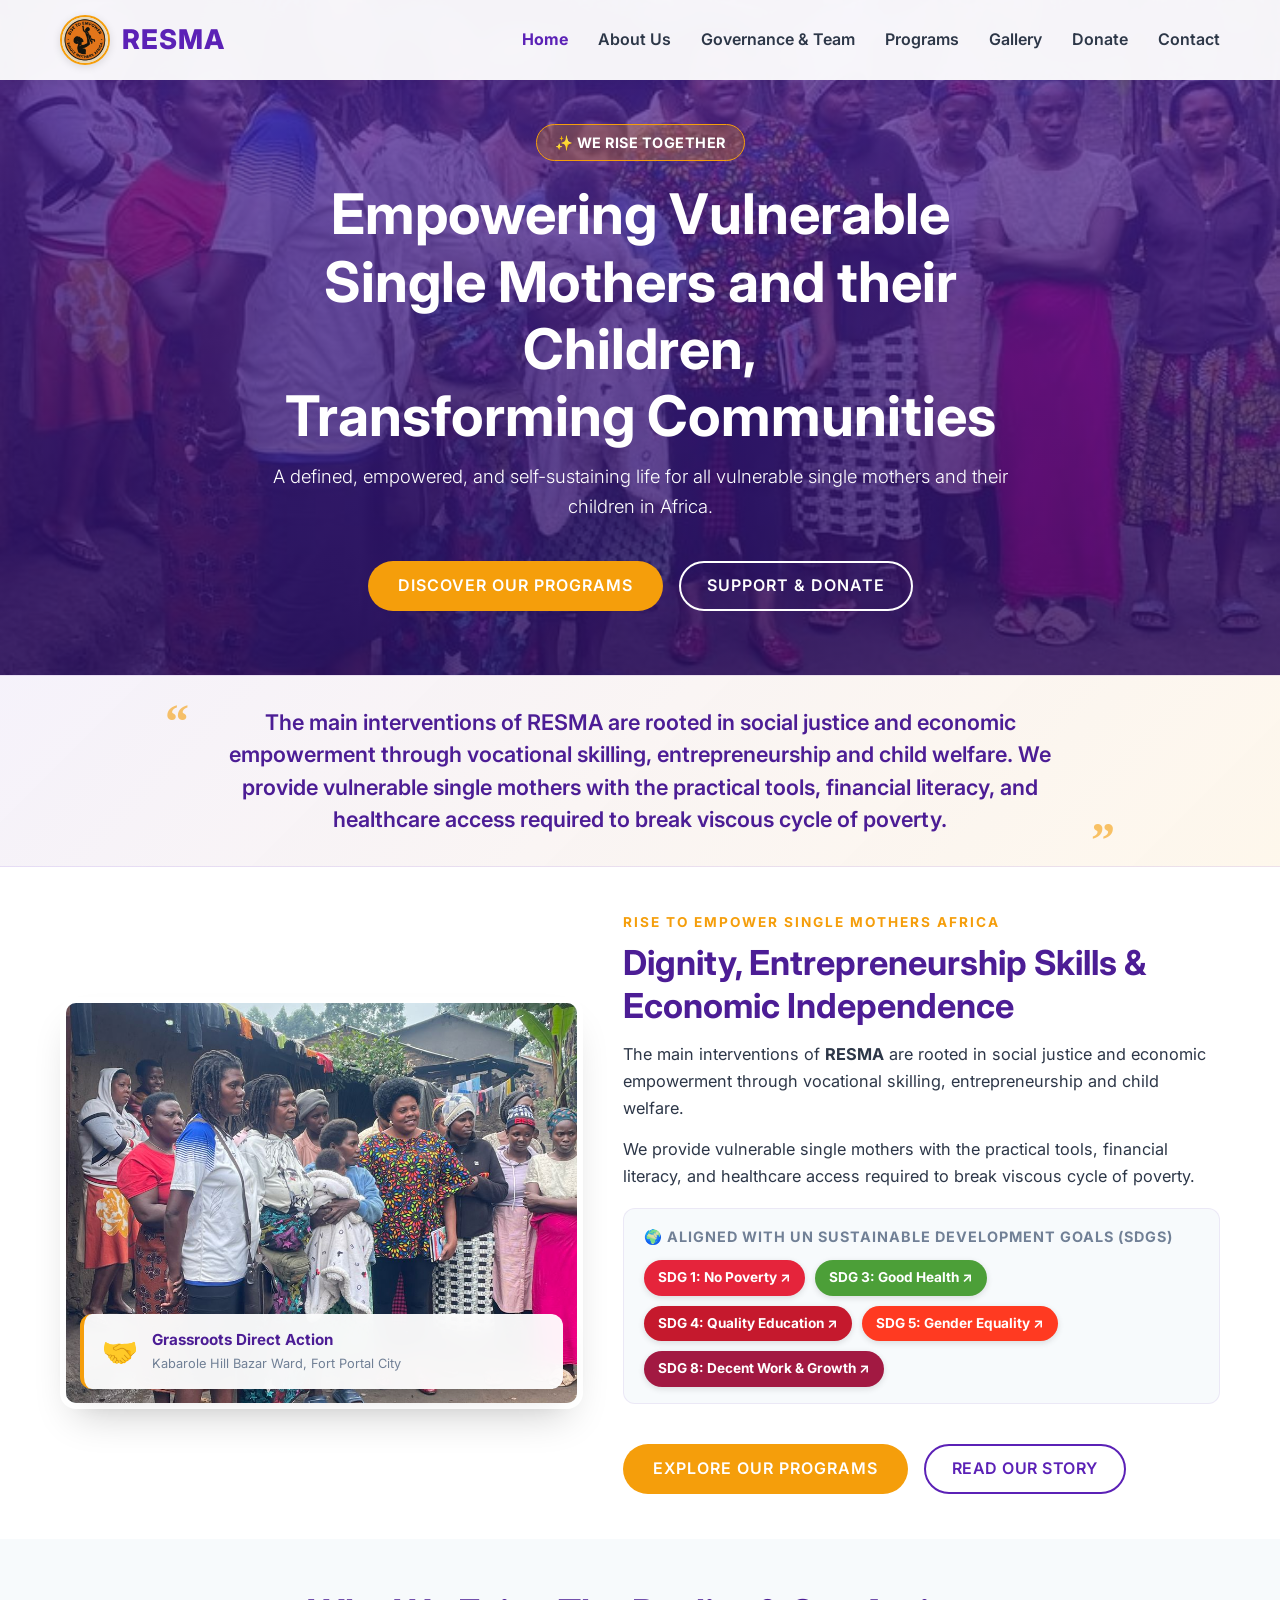
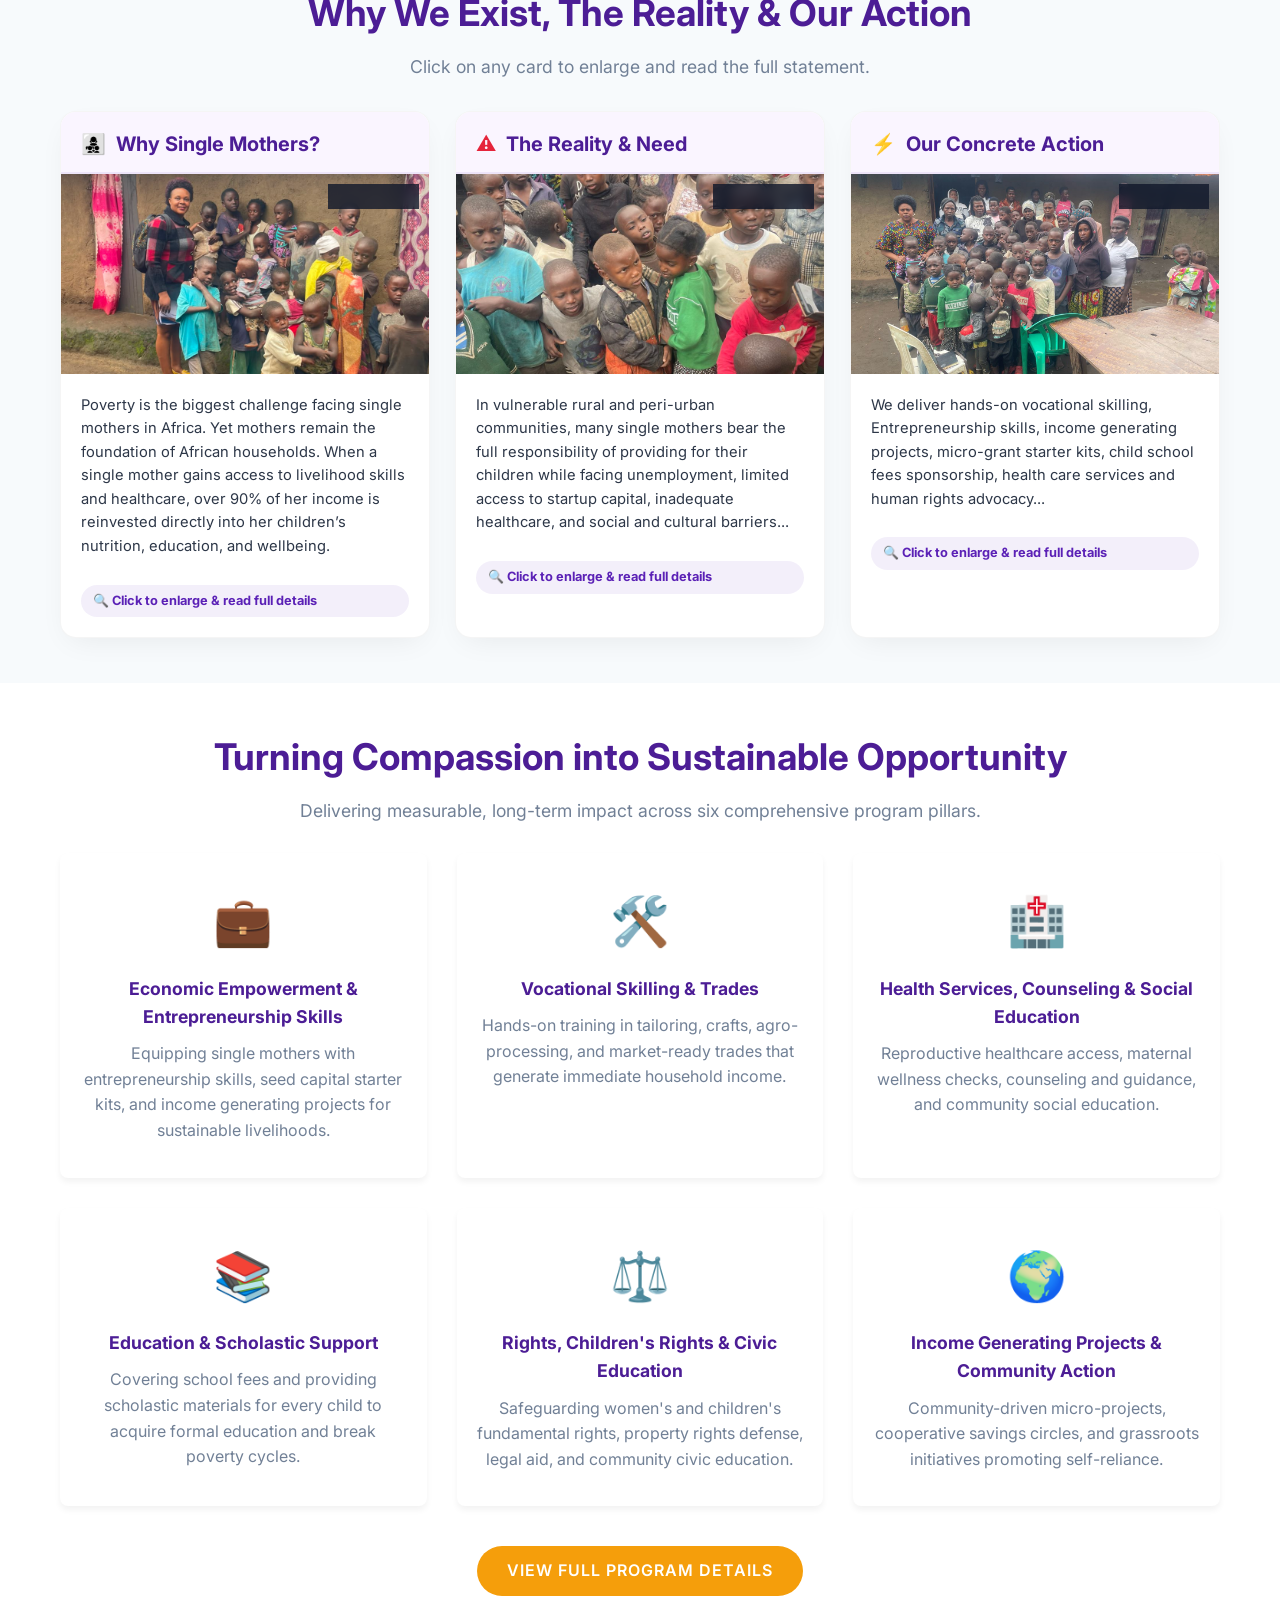
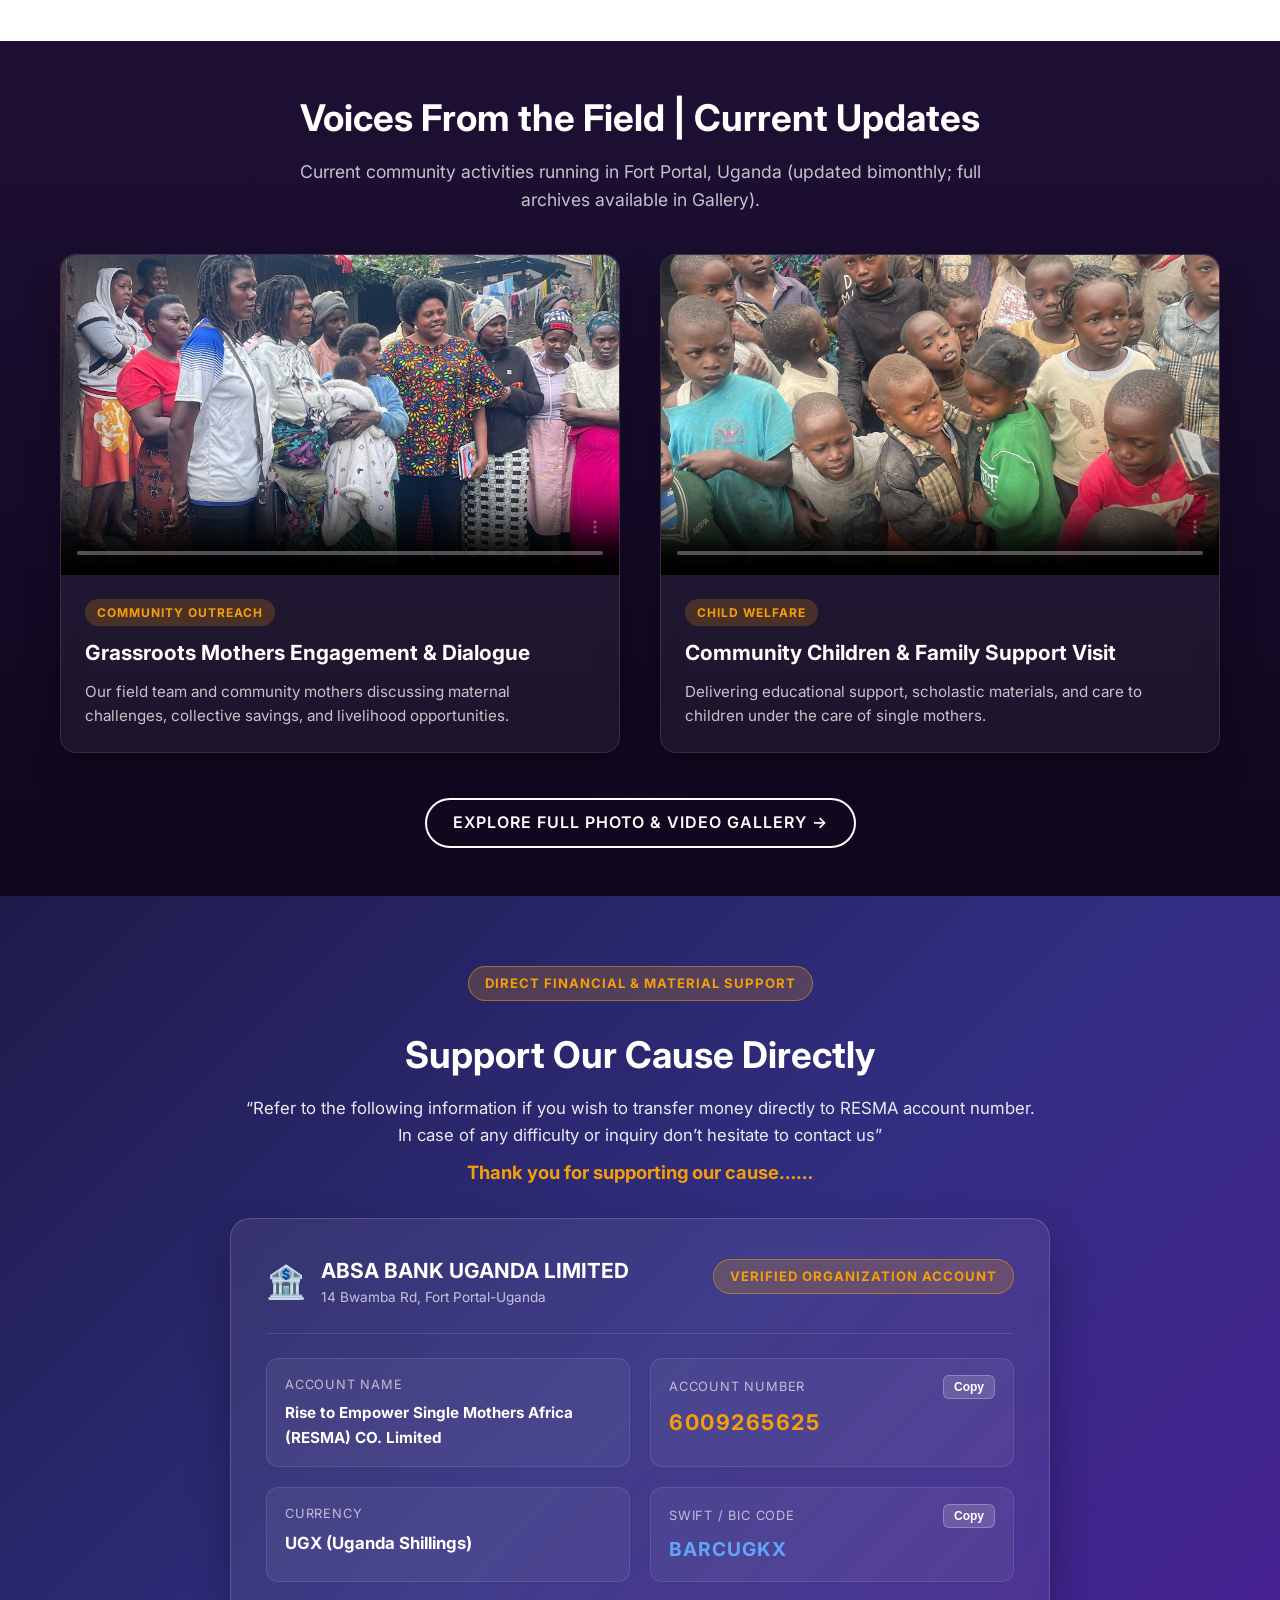
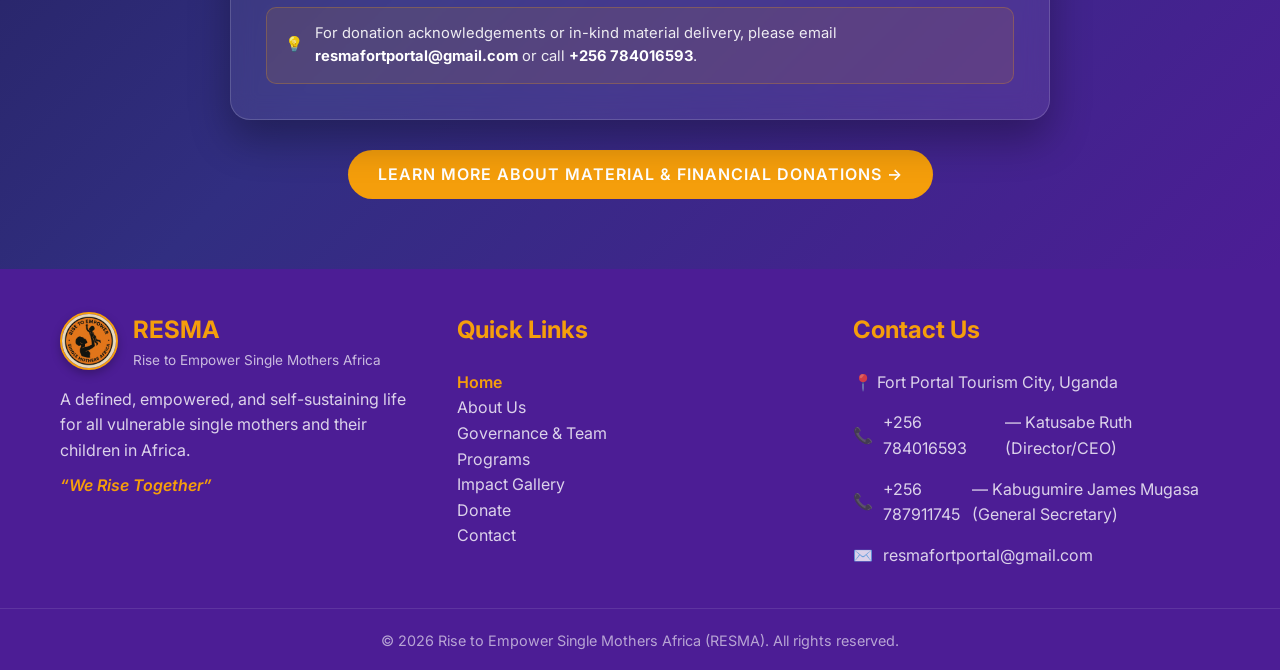
==== commit 235357be: "some more edits" ====
--- a/index.html
+++ b/index.html
@@ -90,7 +90,7 @@
                 <!-- Right: Content & SDG Alignment -->
                 <div class="split-content fade-in">
                     <span class="tagline">Rise to Empower Single Mothers Africa</span>
-                    <h2>Dignity, Skilling & Economic Independence</h2>
+                    <h2>Dignity, Entrepreneurship Skills & Economic Independence</h2>
                     <p>
                         The main interventions of <strong>RESMA</strong> are rooted in social justice and economic
                         empowerment through vocational skilling, entrepreneurship and child welfare.
--- a/assets/css/style.css
+++ b/assets/css/style.css
@@ -237,7 +237,7 @@
 .hero {
     min-height: 75vh;
     padding: 110px 0 50px;
-    background: url('../images/hero_bg.png') center/cover no-repeat;
+    background: url('../images/hero_bg.jpeg') center 25%/cover no-repeat;
     position: relative;
     display: flex;
     align-items: center;
@@ -538,7 +538,7 @@
 /* Page Headers */
 .page-header {
     padding: 105px 0 35px;
-    background: linear-gradient(rgba(76, 29, 149, 0.8), rgba(46, 16, 101, 0.9)), url('../images/hero_bg.png') center/cover no-repeat;
+    background: linear-gradient(rgba(76, 29, 149, 0.82), rgba(46, 16, 101, 0.92)), url('../images/hero_bg.jpeg') center 25%/cover no-repeat;
     text-align: center;
     color: var(--white);
 }
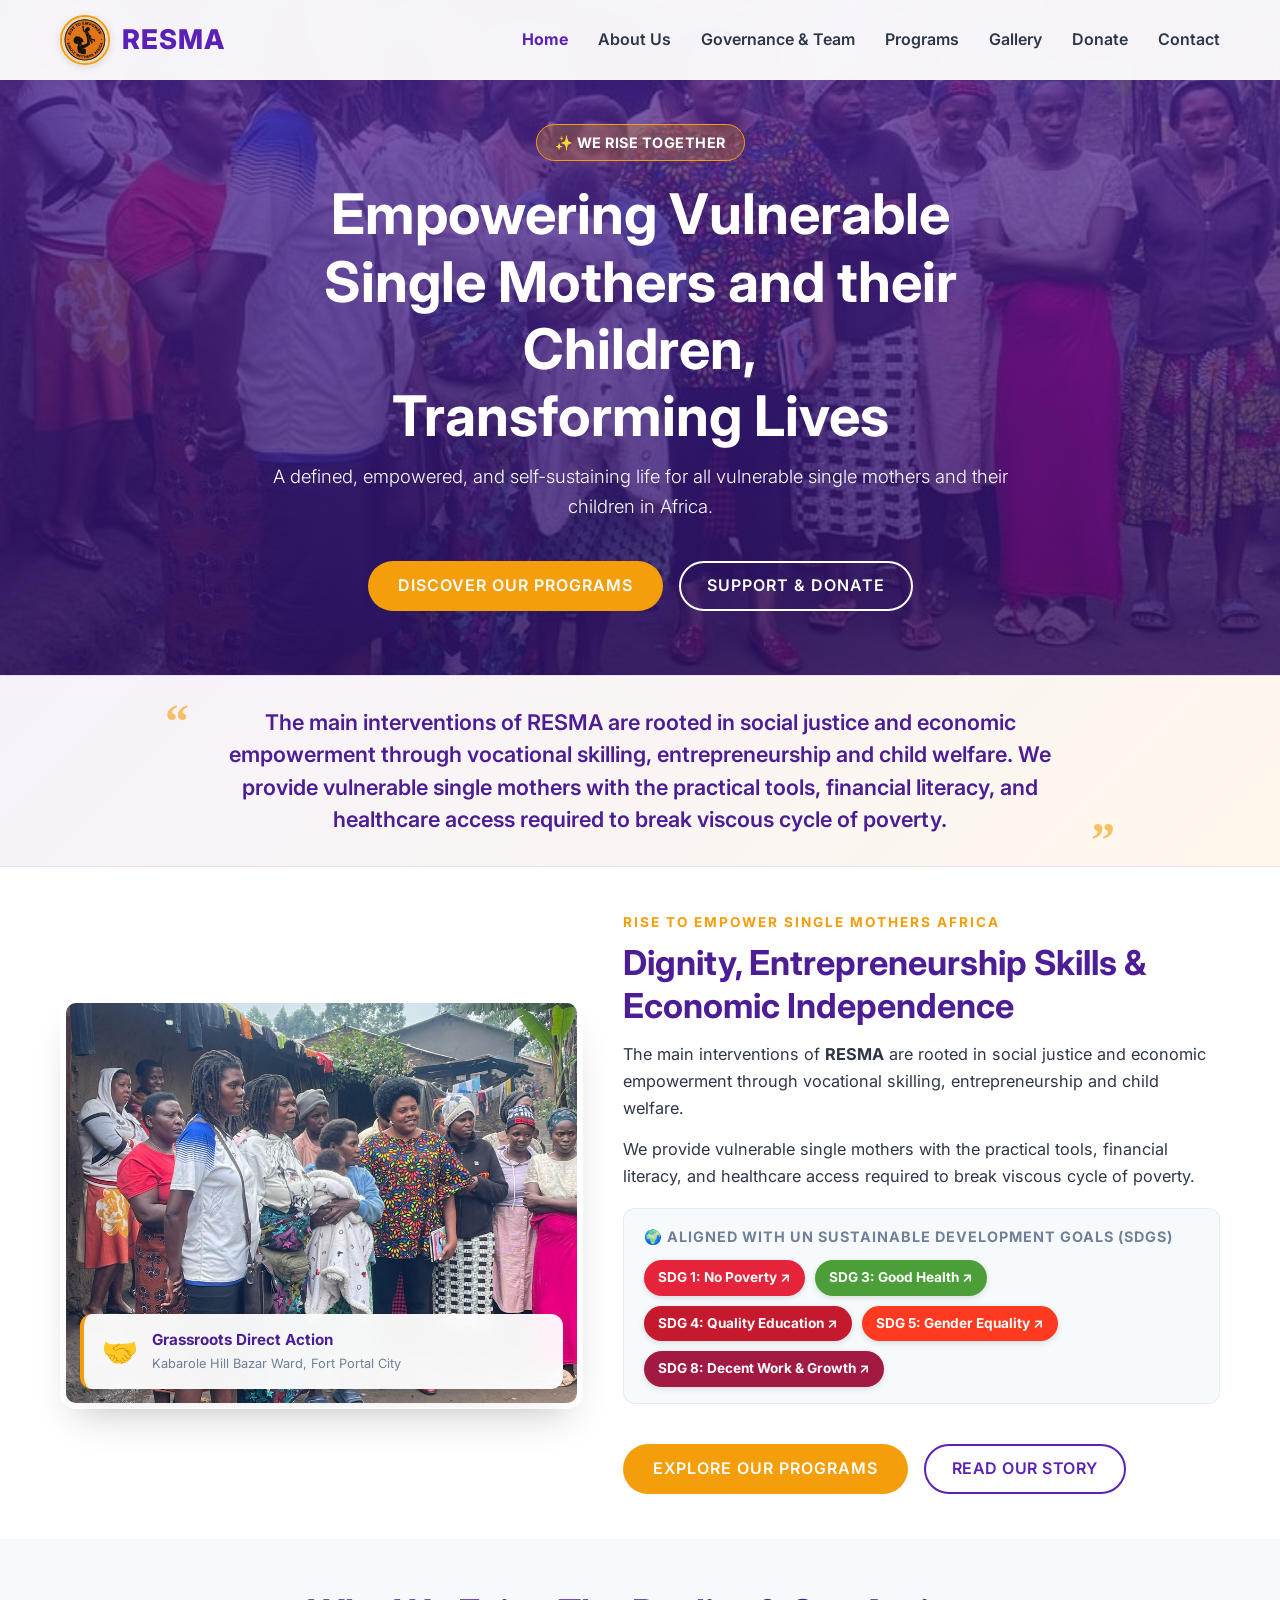
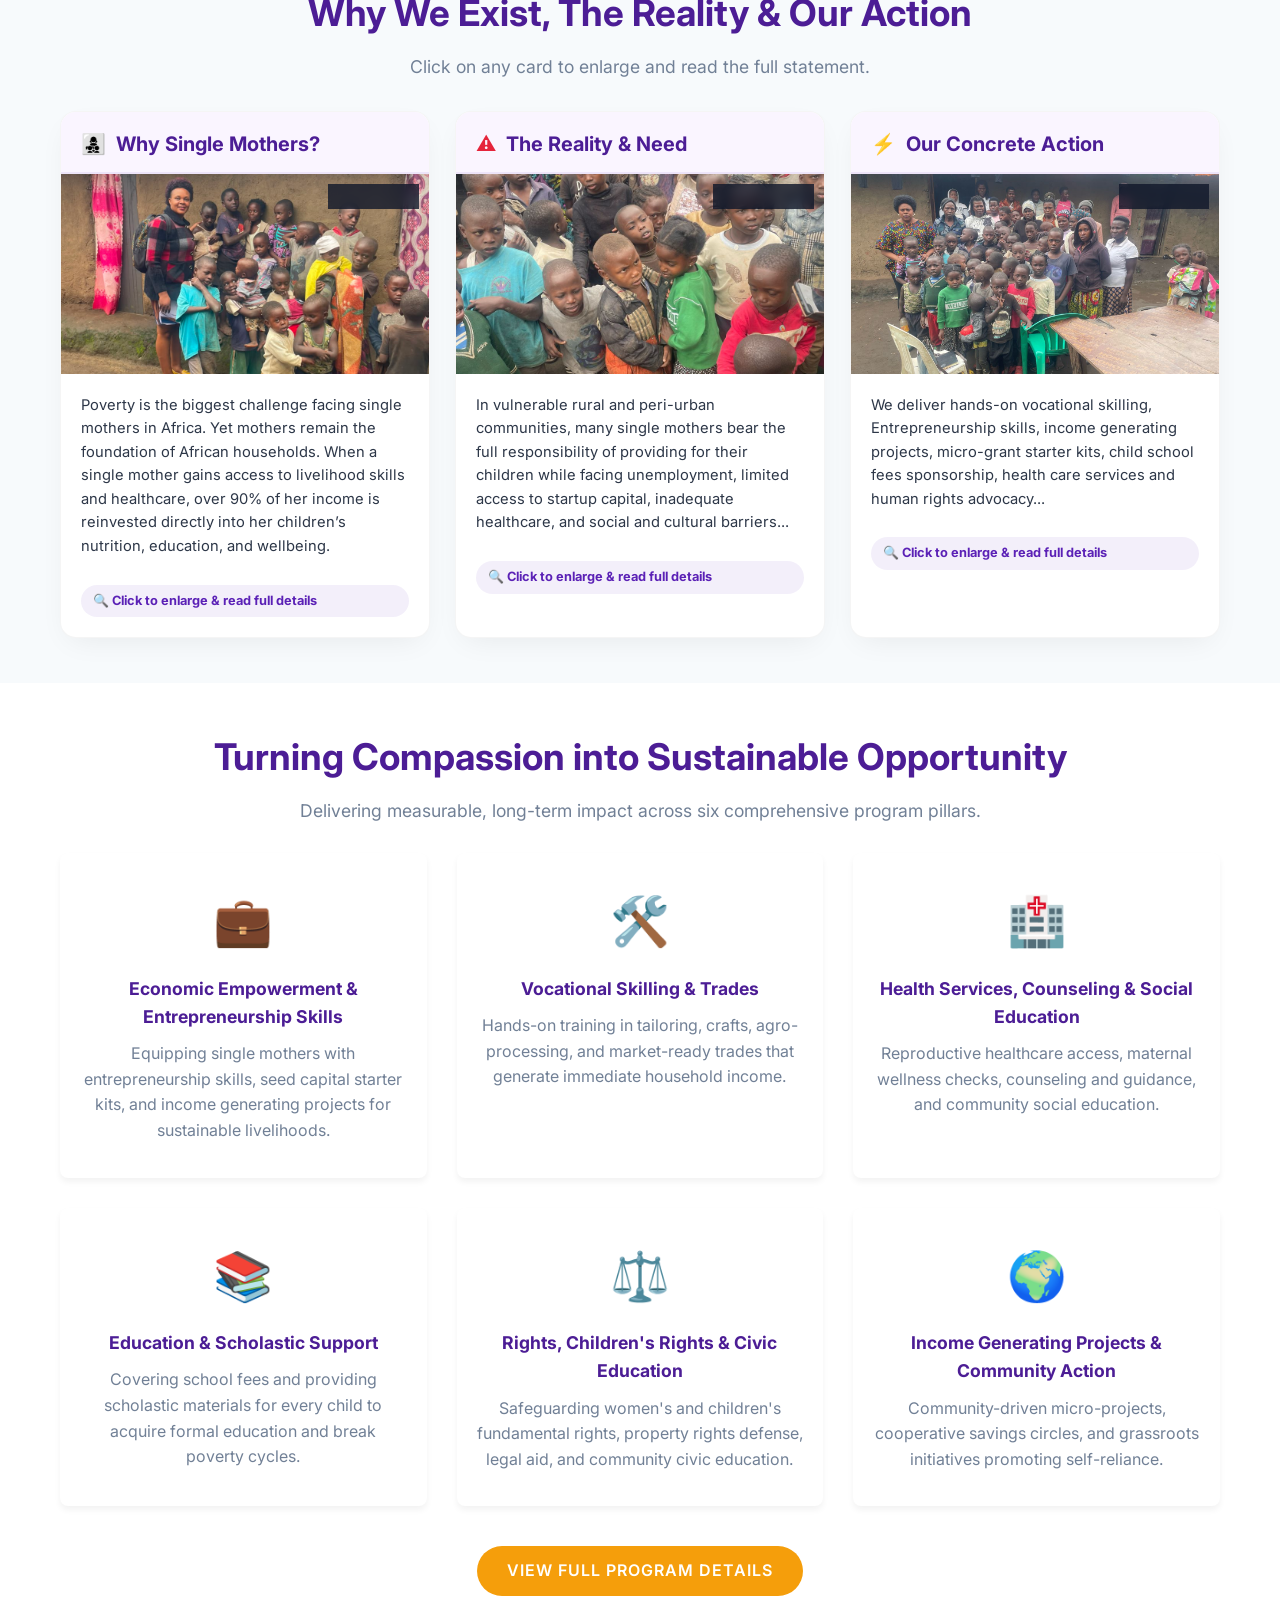
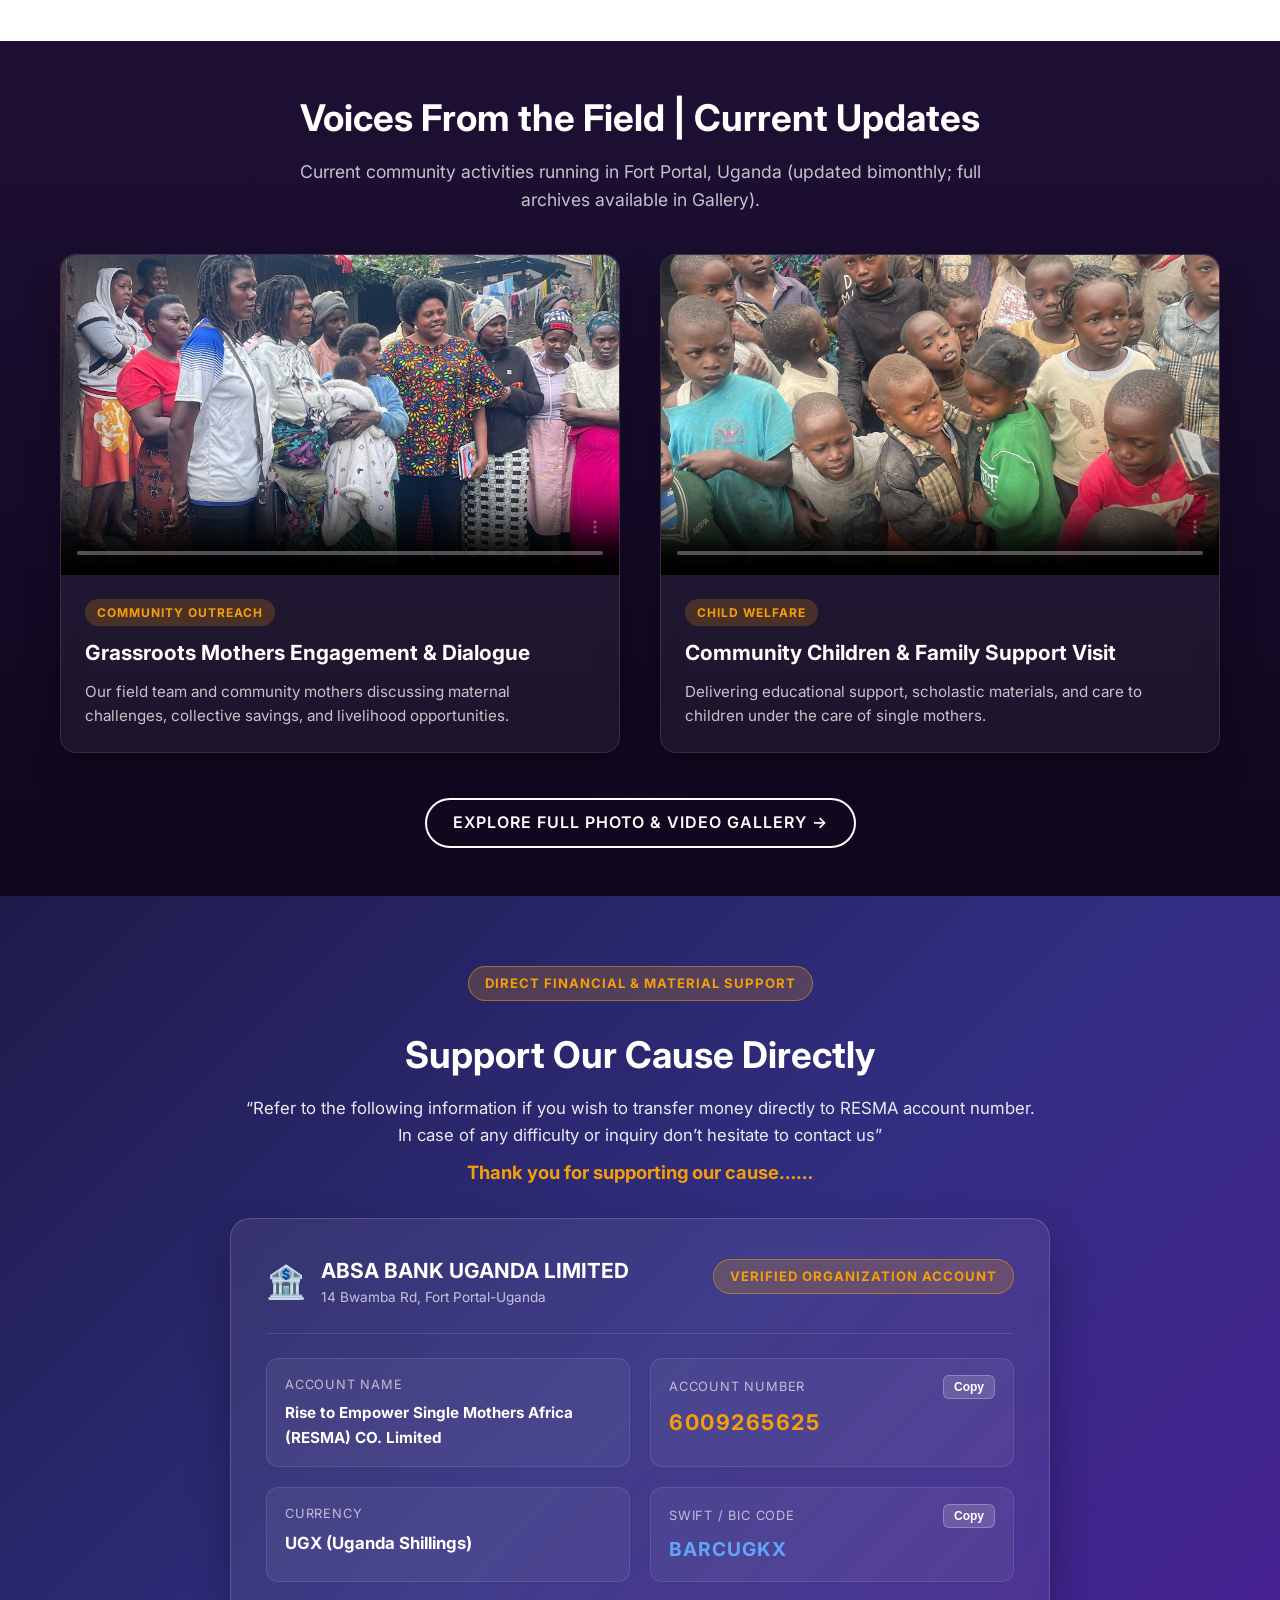
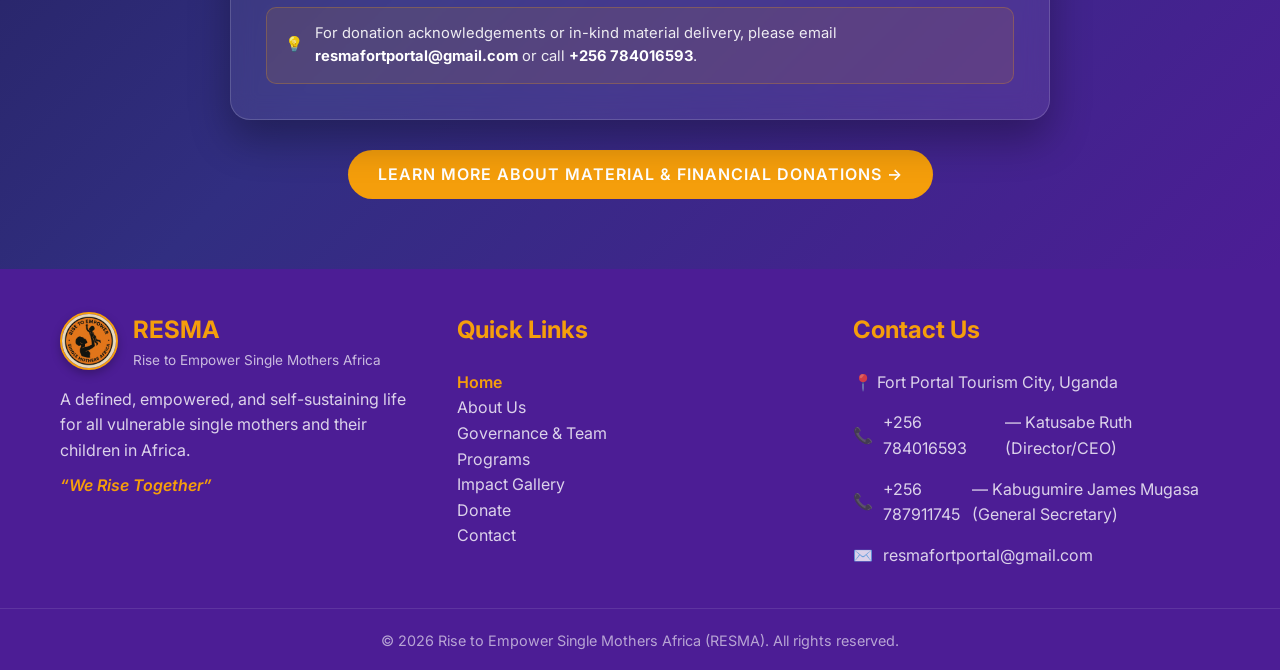
==== commit 039ec029: "communities to lives" ====
--- a/index.html
+++ b/index.html
@@ -47,7 +47,7 @@
             <span class="motto-pill"
                 style="background: rgba(245, 158, 11, 0.25); border-color: var(--secondary); color: #FFF; margin-bottom: 20px;">✨
                 We Rise Together</span>
-            <h1>Empowering Vulnerable Single Mothers and their Children, <br>Transforming Communities</h1>
+            <h1>Empowering Vulnerable Single Mothers and their Children, <br>Transforming Lives</h1>
             <p>A defined, empowered, and self-sustaining life for all vulnerable single mothers and their children in
                 Africa.</p>
             <div class="btn-cta-group">
